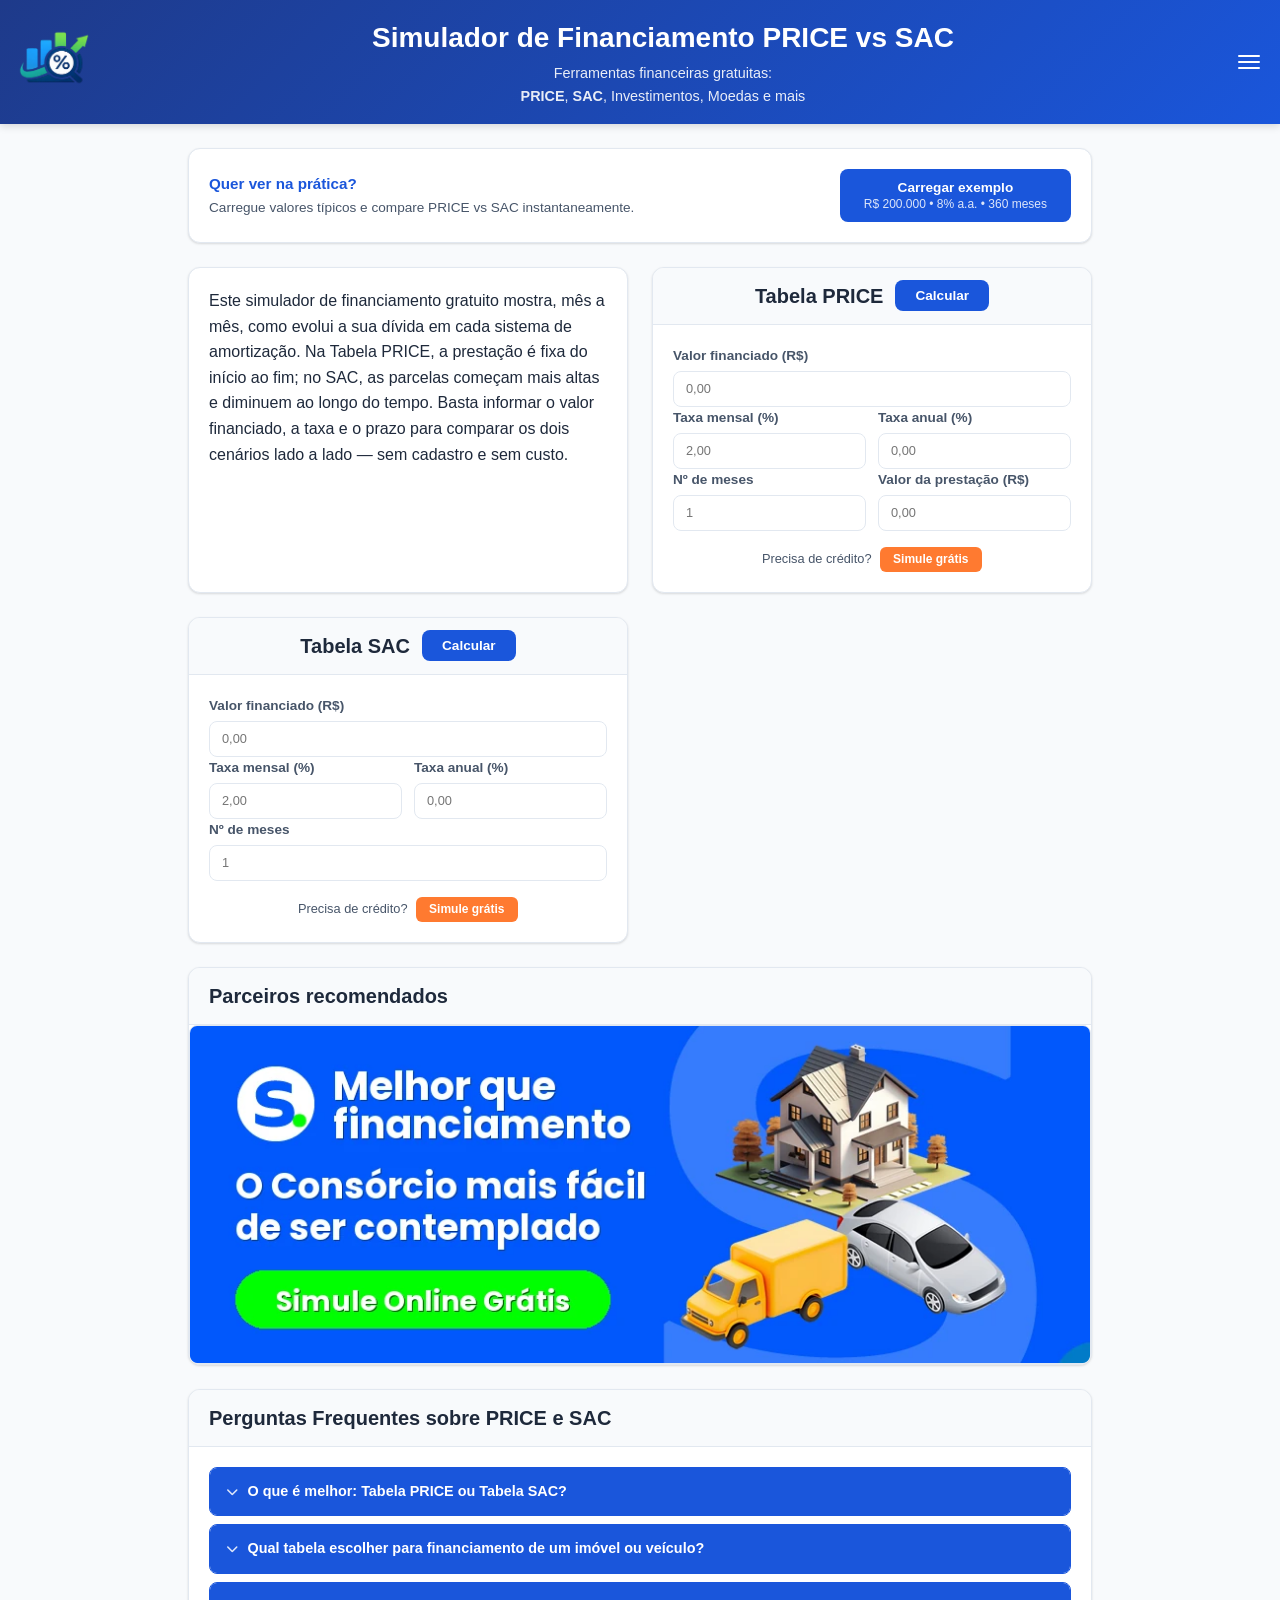
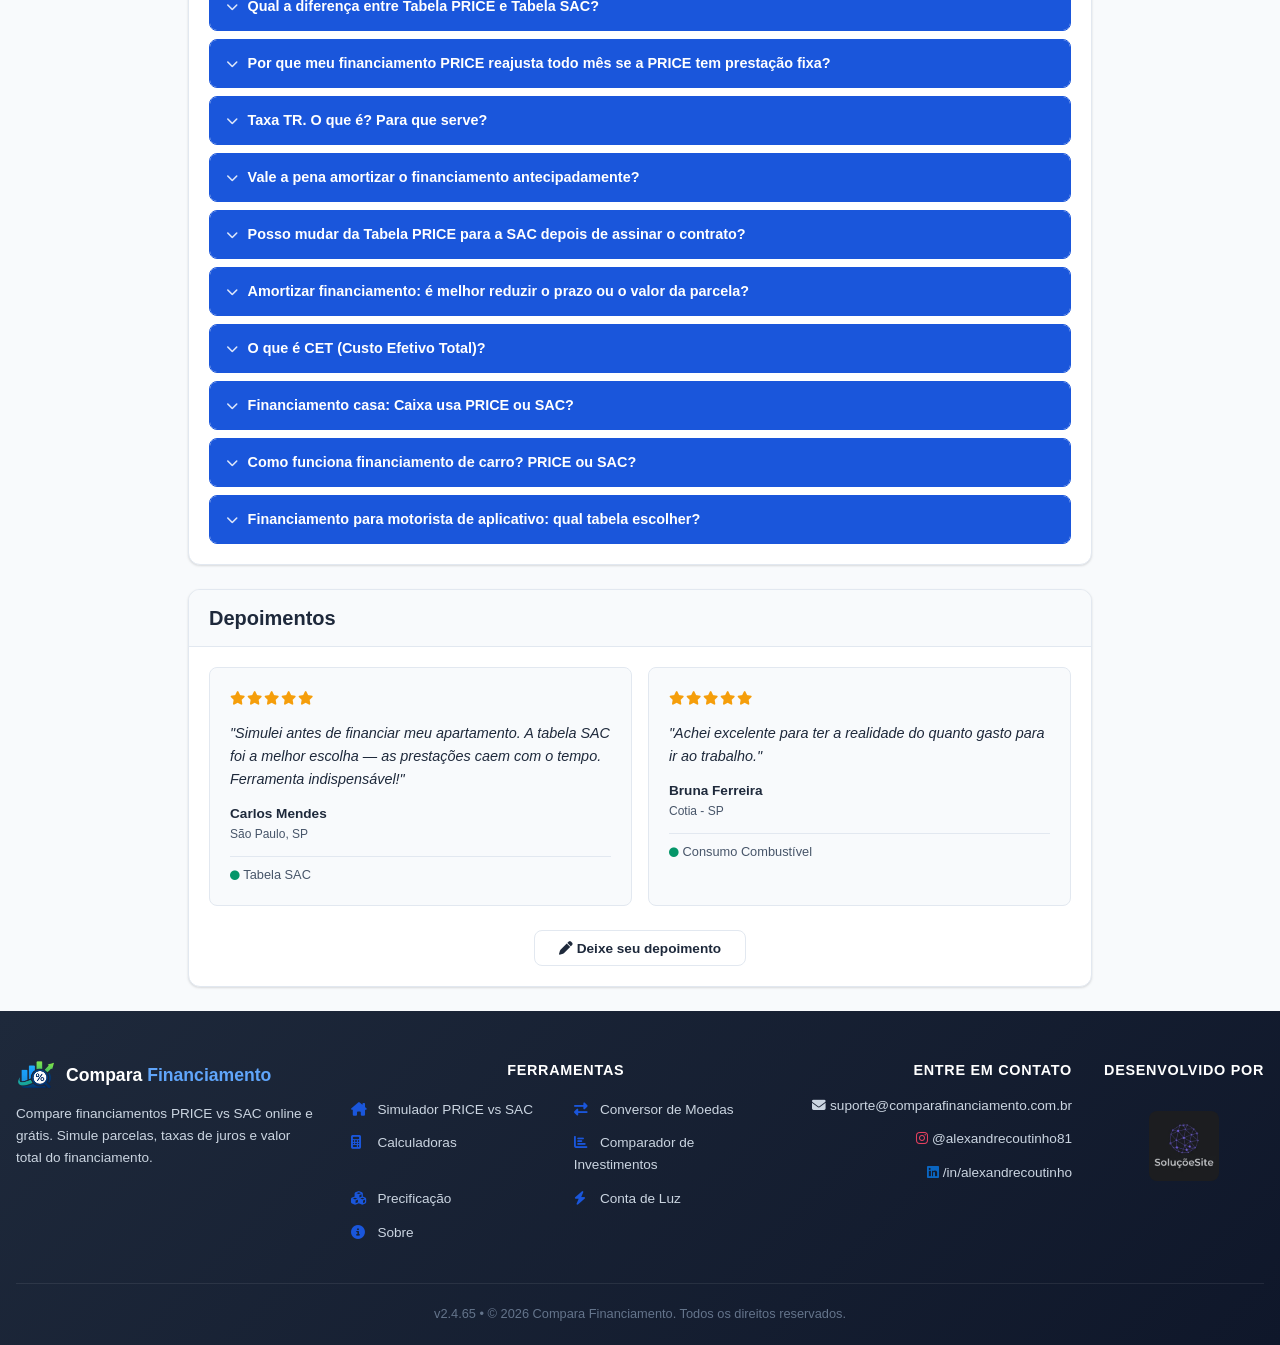
==== index.html @ 2ad738dc "feat(seo): otimiza home para simulador de financiamento" ====
<!DOCTYPE html>
<html lang="pt-BR">
<head>
  <meta charset="UTF-8">
  <meta name="viewport" content="width=device-width, initial-scale=1.0">
  <title>Simulador de Financiamento — PRICE vs SAC Grátis</title>
  <meta name="description" content="Simulador de financiamento gratuito. Compare Tabela PRICE vs SAC para casa (Caixa) ou carro. Calcule juros compostos, correção monetária, porcentagem e mais.">
  <meta name="keywords" content="simulador financiamento, calcular financiamento, Tabela PRICE, Tabela SAC, financiamento casa, financiamento carro, Caixa, simulador PRICE SAC, calculadora financeira">
  <meta name="robots" content="index, follow">
  <link rel="canonical" href="https://comparafinanciamento.com.br/">
  <link rel="icon" type="image/png" href="img/favicon-32x32.png">
  <link rel="manifest" href="img/site.webmanifest">

  <meta property="og:title" content="Simulador de Financiamento — PRICE vs SAC Grátis">
  <meta property="og:description" content="Simulador de financiamento gratuito. Compare Tabela PRICE vs SAC para casa (Caixa) ou carro. Calcule juros compostos, correção monetária, porcentagem e mais.">
  <meta property="og:url" content="https://comparafinanciamento.com.br/">
  <meta property="og:type" content="website">
  <meta property="og:locale" content="pt_BR">
  <meta property="og:image" content="https://comparafinanciamento.com.br/img/logo.png">
  <meta property="og:image:alt" content="Simulador de Financiamento PRICE vs SAC Grátis — Compara Financiamento">

  <meta name="twitter:card" content="summary">
  <meta name="twitter:title" content="Simulador de Financiamento — PRICE vs SAC Grátis">
  <meta name="twitter:description" content="Simulador de financiamento gratuito. Compare Tabela PRICE vs SAC para casa (Caixa) ou carro. Calcule juros compostos, correção monetária, porcentagem e mais.">

  <script type="application/ld+json">
  {
    "@context": "https://schema.org",
    "@type": "FAQPage",
    "mainEntity": [
      {
        "@type": "Question",
        "name": "O que é melhor: Tabela PRICE ou Tabela SAC?",
        "acceptedAnswer": {
          "@type": "Answer",
          "text": "Depende do seu perfil. A Tabela PRICE tem prestações fixas do início ao fim, ideal para quem planeja o orçamento com previsibilidade. A Tabela SAC começa com prestações mais altas que diminuem com o tempo, ideal para quem espera aumento de renda ou quer pagar menos juros totais. No final, a SAC quase sempre resulta em menos juros pagos."
        }
      },
      {
        "@type": "Question",
        "name": "Qual tabela escolher para financiamento de um imóvel ou veículo?",
        "acceptedAnswer": {
          "@type": "Answer",
          "text": "A maioria dos bancos brasileiros oferece a Tabela SAC como padrão para financiamento imobiliário, pois o saldo devedor cai mais rápido e os juros totais são menores. A Tabela PRICE é mais comum em financiamentos de veículos e crédito pessoal. Use o simulador para comparar os dois sistemas lado a lado com seus números reais."
        }
      },
      {
        "@type": "Question",
        "name": "Qual a diferença entre Tabela PRICE e Tabela SAC?",
        "acceptedAnswer": {
          "@type": "Answer",
          "text": "A diferença principal está na regra de amortização. Na PRICE, a prestação é fixa: você paga o mesmo valor todo mês, com uma parcela crescente de amortização e decrescente de juros. Na SAC, a amortização é fixa: você paga o mesmo valor de amortização todo mês, e os juros diminuem conforme o saldo cai, resultando em prestações decrescentes."
        }
      },
      {
        "@type": "Question",
        "name": "Vale a pena amortizar o financiamento antecipadamente?",
        "acceptedAnswer": {
          "@type": "Answer",
          "text": "Sim, vale a pena nos dois sistemas. Você pode usar FGTS, 13º salário ou qualquer valor extra para abater o saldo devedor. Por lei (Resolução CMN 4.292) o banco é obrigado a reduzir os juros proporcionalmente. O impacto é maior na SAC, pois o saldo devedor cai mais rápido desde o início. Na PRICE também compensa, mas o efeito é menor nos primeiros anos. Em ambos os casos você pode escolher entre diminuir o valor da parcela ou reduzir o prazo."
        }
      },
      {
        "@type": "Question",
        "name": "Posso mudar da Tabela PRICE para a SAC depois de assinar o contrato?",
        "acceptedAnswer": {
          "@type": "Answer",
          "text": "Não. O sistema de amortização é definido no contrato e não pode ser alterado depois da assinatura. Por isso é essencial simular os dois cenários antes de escolher. A única exceção é fazer a portabilidade de crédito para outro banco, que pode oferecer um novo contrato com o sistema de sua preferência."
        }
      },
      {
        "@type": "Question",
        "name": "Amortizar financiamento: é melhor reduzir o prazo ou o valor da parcela?",
        "acceptedAnswer": {
          "@type": "Answer",
          "text": "Reduzir o prazo mantém o valor da parcela e quita o financiamento mais cedo, economizando mais juros totais. Reduzir a parcela mantém o prazo original com valor mensal menor, liberando fluxo de caixa. Por lei (Resolução CMN 4.292) o banco é obrigado a oferecer as duas opções."
        }
      },
      {
        "@type": "Question",
        "name": "O que é CET (Custo Efetivo Total)?",
        "acceptedAnswer": {
          "@type": "Answer",
          "text": "CET é a sigla para Custo Efetivo Total. Ele representa o custo total de um financiamento ou empréstimo, incluindo não apenas a taxa de juros, mas também taxas administrativas, seguros, IOF e demais encargos cobrados pela instituição financeira. Diferente da taxa de juros isolada, o CET dá uma visão mais realista do quanto você vai pagar de fato. Por lei, os bancos são obrigados a informar o CET antes da contratação. Ao comparar financiamentos, o CET é mais importante que a taxa de juros isolada, pois duas propostas com a mesma taxa podem ter CETs diferentes devido a tarifas e seguros embutidos."
        }
      },
      {
        "@type": "Question",
        "name": "Financiamento casa: Caixa usa PRICE ou SAC?",
        "acceptedAnswer": {
          "@type": "Answer",
          "text": "A Caixa Econômica Federal, maior banco de financiamento imobiliário do Brasil, adota a Tabela SAC como padrão para seus contratos de financiamento da casa própria (SFH/SFI). A SAC é preferida porque o saldo devedor cai mais rapidamente e os juros totais são menores. A Caixa também oferece a Tabela PRICE em algumas linhas específicas, mas a SAC é a mais comum. Use o simulador para comparar os dois sistemas com seus números reais."
        }
      },
      {
        "@type": "Question",
        "name": "Como funciona financiamento de carro? PRICE ou SAC?",
        "acceptedAnswer": {
          "@type": "Answer",
          "text": "O financiamento de veículos no Brasil usa majoritariamente a Tabela PRICE, com prestações fixas mensais. O carro fica como garantia (alienação fiduciária) e a taxa de juros costuma ser pré-fixada. Bancos como C6, Santander, Itaú e Caixa oferecem essa modalidade. A PRICE é mais adequada para veículos porque o prazo é menor (12 a 60 meses) e a previsibilidade da parcela facilita o orçamento mensal. A Tabela SAC também é possível, mas menos comum nesse segmento."
        }
      },
      {
        "@type": "Question",
        "name": "Financiamento para motorista de aplicativo: qual tabela escolher?",
        "acceptedAnswer": {
          "@type": "Answer",
          "text": "Motoristas de aplicativo (Uber, 99, etc.) contam com linhas específicas de financiamento veicular com condições diferenciadas, como entrada reduzida e taxas competitivas. A Tabela PRICE é a mais indicada nesse caso, pois a renda variável mensal se beneficia da previsibilidade das parcelas fixas. Bancos como C6, Santander e Caixa oferecem linhas específicas para motoristas de aplicativo. Use o simulador do site para comparar cenários com seus números reais."
        }
      }
    ]
  }
  </script>

  <script type="application/ld+json">
  {
    "@context": "https://schema.org",
    "@type": "WebApplication",
    "name": "Compara Financiamento",
    "url": "https://comparafinanciamento.com.br/",
    "description": "Plataforma gratuita de ferramentas financeiras: simule PRICE vs SAC, converta moedas, calcule juros compostos, correção monetária, consumo de combustível, compare investimentos e precifique produtos.",
    "applicationCategory": "FinanceApplication",
    "applicationSubCategory": "Financial Calculator Suite",
    "operatingSystem": "Any",
    "browserRequirements": "Requires JavaScript",
    "inLanguage": "pt-BR",
    "featureList": [
      "Simulador Tabela PRICE vs SAC com gráfico interativo",
      "Conversor de moedas atualizado",
      "Calculadora de juros compostos",
      "Correção monetária",
      "Calculadora de porcentagem",
      "Consumo de combustível",
      "Conversor de unidades",
      "Comparador de investimentos",
      "Calculadora de precificação"
    ],
    "image": "https://comparafinanciamento.com.br/img/logo.png",
    "author": {
      "@type": "Organization",
      "name": "Compara Financiamento"
    },
    "offers": {
      "@type": "Offer",
      "price": "0",
      "priceCurrency": "BRL"
    },
    "potentialAction": {
      "@type": "UseAction",
      "target": {
        "@type": "EntryPoint",
        "urlTemplate": "https://comparafinanciamento.com.br/",
        "actionPlatform": [
          "http://schema.org/DesktopWebPlatform",
          "http://schema.org/MobileWebPlatform"
        ]
      },
      "expects": {
        "@type": "PropertyValue",
        "name": "financial inputs",
        "description": "Forneça os dados financeiros (valor, taxa, prazo, moeda, etc.) para utilizar as ferramentas da plataforma."
      }
    }
  }
  </script>
  <link rel="stylesheet" href="https://cdnjs.cloudflare.com/ajax/libs/font-awesome/6.5.1/css/all.min.css">
  <link rel="stylesheet" href="css/styles.min.css">
</head>
<body>
  <a href="#main-content" class="skip-link">Pular para o conteúdo</a>
  <header>
    <div class="header__content">
      <div class="header__brand">
        <a href="/" aria-label="Página inicial"><img src="img/logo.webp" alt="Compara Financiamento" class="header__logo" width="316" height="250" fetchpriority="high"></a>
        <div class="header__brand-text">
          <h1>Simulador de Financiamento PRICE vs SAC</h1>
          <p>Ferramentas financeiras gratuitas:<br class="mobile-break"> <strong>PRICE</strong>, <strong>SAC</strong>, Investimentos, Moedas e mais</p>
        </div>
      </div>
      <button class="header__hamburger" id="btn-hamburger" aria-label="Menu" aria-expanded="false">
        <span></span><span></span><span></span>
      </button>
      <nav class="header__nav" id="header-nav">
        <a href="sobre">Sobre</a>
        <a href="#price">Price e Sac</a>
        <a href="conversor-moedas">Conversor Moeda</a>
        <a href="calculadoras#taxa">Conversor de taxa de juros</a>
        <a href="calculadoras#correcao">Correção monetária</a>
        <a href="calculadoras#porcentagem">Porcentagem</a>
        <a href="calculadoras#juros-compostos">Juros compostos</a>
        <a href="calculadoras#consumo">Consumo de combustível</a>
        <a href="calculadoras#unidades">Conversor de unidades</a>
        <a href="calculadora-precificacao">Precificação</a>
        <a href="calculadora-conta-de-luz">Conta de Luz</a>
        <a href="comparador-investimentos">Investimentos</a>
        <a href="#depoimentos">Depoimentos</a>
      </nav>
    </div>
  </header>

  <main id="main-content">
    <div class="card card-visao-rapida">
      <div class="card-body card-visao-rapida__body">
        <div class="card-visao-rapida__texto">
          <strong>Quer ver na prática?</strong>
          <span>Carregue valores típicos e compare PRICE vs SAC instantaneamente.</span>
        </div>
        <button class="btn-visao-rapida" id="btn-visao-rapida">
          Carregar exemplo <small>R$ 200.000 • 8% a.a. • 360 meses</small>
        </button>
      </div>
    </div>

    <!-- Introdução -->
    <section class="card" aria-label="Sobre o simulador">
      <div class="card-body">
        <p>Este simulador de financiamento gratuito mostra, mês a mês, como evolui a sua dívida em cada sistema de amortização. Na Tabela PRICE, a prestação é fixa do início ao fim; no SAC, as parcelas começam mais altas e diminuem ao longo do tempo. Basta informar o valor financiado, a taxa e o prazo para comparar os dois cenários lado a lado — sem cadastro e sem custo.</p>
      </div>
    </section>

    <!-- Tabela PRICE -->
    <div class="card" id="price" data-cenario="price">
      <div class="card-header">
        <div class="card-header__inner">
          <h2>Tabela PRICE</h2>
          <button class="btn-calcular">Calcular</button>
        </div>
      </div>
      <div class="card-body">
        <div class="campo">
          <label for="price-pv">Valor financiado (R$)</label>
          <input type="text" id="price-pv" class="moeda" placeholder="0,00" inputmode="decimal">
        </div>
        <div class="rate-row">
          <div class="campo">
            <label for="price-i">Taxa mensal (%)</label>
            <input type="text" id="price-i" class="porcentagem" placeholder="2,00" inputmode="decimal">
          </div>
          <div class="campo">
            <label for="price-i-anual">Taxa anual (%)</label>
            <input type="text" id="price-i-anual" class="porcentagem" placeholder="0,00" inputmode="decimal">
          </div>
        </div>
        <div class="rate-row">
          <div class="campo">
            <label for="price-n">Nº de meses</label>
            <input type="text" id="price-n" class="numero" placeholder="1" inputmode="numeric">
          </div>
          <div class="campo">
            <label for="price-pmt">Valor da prestação (R$)</label>
            <input type="text" id="price-pmt" class="moeda" placeholder="0,00" inputmode="decimal">
          </div>
        </div>

        <div class="sticky-summary" id="resumo-price" aria-live="polite" hidden></div>
        <div class="resultado" id="resultado-price" aria-live="polite" hidden>
          <div class="tabela-wrapper">
            <table id="tabela-price"></table>
          </div>
          <div class="acoes">
            <button class="btn-pdf">PDF</button>
            <button class="btn-copiar">Copiar tabela</button>
          </div>
        </div>
        <div class="card-banner">
          <span class="card-banner__texto">Precisa de crédito?</span>
          <button class="card-banner__btn btn-lead" data-cenario="price">Simule grátis</button>
        </div>
      </div>
    </div>

    <!-- Tabela SAC -->
    <div class="card" id="sac" data-cenario="sac">
      <div class="card-header">
        <div class="card-header__inner">
          <h2>Tabela SAC</h2>
          <button class="btn-calcular">Calcular</button>
        </div>
      </div>
      <div class="card-body">
        <div class="campo">
          <label for="sac-pv">Valor financiado (R$)</label>
          <input type="text" id="sac-pv" class="moeda" placeholder="0,00" inputmode="decimal">
        </div>
        <div class="rate-row">
          <div class="campo">
            <label for="sac-i">Taxa mensal (%)</label>
            <input type="text" id="sac-i" class="porcentagem" placeholder="2,00" inputmode="decimal">
          </div>
          <div class="campo">
            <label for="sac-i-anual">Taxa anual (%)</label>
            <input type="text" id="sac-i-anual" class="porcentagem" placeholder="0,00" inputmode="decimal">
          </div>
        </div>
        <div class="campo">
          <label for="sac-n">Nº de meses</label>
          <input type="text" id="sac-n" class="numero" placeholder="1" inputmode="numeric">
        </div>

        <div class="sticky-summary" id="resumo-sac" aria-live="polite" hidden></div>
        <div class="resultado" id="resultado-sac" aria-live="polite" hidden>
          <div class="tabela-wrapper">
            <table id="tabela-sac"></table>
          </div>
          <div class="acoes">
            <button class="btn-pdf">PDF</button>
            <button class="btn-copiar">Copiar tabela</button>
          </div>
        </div>
        <div class="card-banner">
          <span class="card-banner__texto">Precisa de crédito?</span>
          <button class="card-banner__btn btn-lead" data-cenario="sac">Simule grátis</button>
        </div>
      </div>
    </div>
    <!-- Comparativo -->
    <div class="card card-comparativo" id="card-comparativo" hidden>
      <div class="card-header">
        <h2>Comparativo Tabela PRICE × Tabela SAC</h2>
      </div>
      <div class="card-body">
        <div class="grafico-wrapper grafico-wrapper--comparativo">
          <canvas id="grafico-comparativo"></canvas>
        </div>
      </div>
    </div>
  <!-- Parceiros recomendados -->
  <section class="card card-parceiros" id="parceiros-recomendados" aria-labelledby="parceiros-title" hidden>
    <div class="card-header">
      <h2 id="parceiros-title">Parceiros recomendados</h2>
    </div>
    <div class="card-body">
      <div class="parceiros-grid" id="parceiros-grid"></div>
    </div>
  </section>
  <!-- FAQ -->
  <section class="card card-faq" id="faq" aria-label="Perguntas frequentes sobre Tabela PRICE e SAC">
    <div class="card-header">
      <h2>Perguntas Frequentes sobre PRICE e SAC</h2>
    </div>
    <div class="card-body faq-list">
      <details class="faq-item" name="faq">
        <summary>O que é melhor: Tabela PRICE ou Tabela SAC?</summary>
        <p>Depende do seu perfil. A Tabela <strong style="color:#1a56db">PRICE</strong> tem prestações fixas do início ao fim — ideal para quem planeja o orçamento com previsibilidade. A Tabela <strong style="color:#059669">SAC</strong> começa com prestações mais altas, que diminuem com o tempo — ideal para quem espera aumento de renda ou quer pagar menos juros totais. No final, a <strong style="color:#059669">SAC</strong> quase sempre resulta em menos juros pagos.</p>
      </details>
      <details class="faq-item" name="faq">
        <summary>Qual tabela escolher para financiamento de um imóvel ou veículo?</summary>
        <p>A maioria dos bancos brasileiros oferece a Tabela <strong style="color:#059669">SAC</strong> como padrão para financiamento imobiliário, pois o saldo devedor cai mais rápido e os juros totais são menores. A Tabela <strong style="color:#1a56db">PRICE</strong> é mais comum em financiamentos de veículos e crédito pessoal. Use o simulador acima para comparar os dois sistemas lado a lado com seus números reais.</p>
      </details>
      <details class="faq-item" name="faq">
        <summary>Qual a diferença entre Tabela PRICE e Tabela SAC?</summary>
        <p>A diferença principal está na regra de amortização. Na <strong style="color:#1a56db">PRICE</strong>, a prestação é fixa: você paga o mesmo valor todo mês, com uma parcela crescente de amortização e decrescente de juros. Na <strong style="color:#059669">SAC</strong>, a amortização é fixa: você paga o mesmo valor de amortização todo mês, e os juros diminuem conforme o saldo cai — resultando em prestações decrescentes.</p>
      </details>
      <details class="faq-item" name="faq">
        <summary>Por que meu financiamento PRICE reajusta todo mês se a PRICE tem prestação fixa?</summary>
        <p>A Tabela PRICE clássica tem prestação fixa porque a taxa de juros é congelada no contrato. Muitos contratos, porém, usam a <strong style="color:#1a56db">fórmula PRICE</strong> apenas para calcular a amortização, mas a taxa de juros é reajustada periodicamente (por indexador ou negociação). A cada reajuste, uma nova tabela é recalculada com o saldo devedor atual e a nova taxa — gerando uma parcela diferente. Atenção: essa prática é comum em <strong>crédito consignado, CDC e financiamento de veículos</strong>. Em financiamento <strong>imobiliário</strong> (SFH/SFI) o padrão é SAC com taxa fixa ou PRICE com juros fixos — o reajuste periódico da taxa é raro.</p>
      </details>
      <details class="faq-item" name="faq">
        <summary>Taxa TR. O que é? Para que serve?</summary>
        <p>A Taxa Referencial (TR) é uma taxa de juros de referência calculada diariamente pelo Banco Central do Brasil. A regra é, sempre que a taxa Selic ficar abaixo de 8,5% ao ano, o cálculo oficial da TR resultará em zero. A TR serve principalmente para atualizar e corrigir os valores de contratos de longo prazo.</p>
      </details>
      <details class="faq-item" name="faq">
        <summary>Vale a pena amortizar o financiamento antecipadamente?</summary>
        <p>Sim, vale a pena nos dois sistemas. Você pode usar FGTS, 13º salário ou qualquer valor extra para abater o saldo devedor — e por lei (Resolução CMN 4.292) o banco é obrigado a reduzir os juros proporcionalmente. O impacto é maior na <strong style="color:#059669">SAC</strong>, pois o saldo devedor cai mais rápido desde o início, potencializando a economia de juros futuros. Na <strong style="color:#1a56db">PRICE</strong> também compensa, mas o efeito é menor nos primeiros anos porque a amortização do principal é mais lenta. Em ambos os casos você pode escolher entre diminuir o valor da parcela ou reduzir o prazo do financiamento.</p>
      </details>
      <details class="faq-item" name="faq">
        <summary>Posso mudar da Tabela PRICE para a SAC depois de assinar o contrato?</summary>
        <p>Não. O sistema de amortização é definido no contrato e não pode ser alterado depois da assinatura. Por isso é essencial simular os dois cenários antes de escolher. A única exceção é fazer a portabilidade de crédito para outro banco, que pode oferecer um novo contrato com o sistema de sua preferência.</p>
      </details>
      <details class="faq-item" name="faq">
        <summary>Amortizar financiamento: é melhor reduzir o prazo ou o valor da parcela?</summary>
        <p><strong>Reduzir o prazo</strong> — você mantém o valor da parcela e quita o financiamento mais cedo. É a opção que mais economiza juros totais, pois o saldo devedor é abatido em menos tempo.</p>
        <p><strong>Reduzir a parcela</strong> — você mantém o prazo original, mas o valor mensal diminui. A economia de juros é menor, mas libera fluxo de caixa no orçamento.</p>
        <p>Por lei (Resolução CMN 4.292) o banco é obrigado a oferecer as duas opções. Use o simulador acima para comparar os dois cenários com seus números reais.</p>
      </details>
      <details class="faq-item" name="faq">
        <summary>O que é CET (Custo Efetivo Total)?</summary>
        <p><strong>CET</strong> é a sigla para <strong>Custo Efetivo Total</strong>. Ele representa o custo total de um financiamento ou empréstimo, incluindo não apenas a taxa de juros, mas também taxas administrativas, seguros, IOF e demais encargos cobrados pela instituição financeira.</p>
        <p>Diferente da taxa de juros isolada, o CET dá uma visão mais realista do quanto você vai pagar de fato. Por lei, os bancos são obrigados a informar o CET antes da contratação.</p>
        <p>Ao comparar financiamentos, o CET é mais importante que a taxa de juros isolada, pois duas propostas com a mesma taxa podem ter CETs diferentes devido a tarifas e seguros embutidos.</p>
      </details>
      <details class="faq-item" name="faq">
        <summary>Financiamento casa: Caixa usa PRICE ou SAC?</summary>
        <p>A <strong>Caixa Econômica Federal</strong>, maior banco de financiamento imobiliário do Brasil, adota a <strong>Tabela SAC</strong> como padrão para seus contratos de financiamento da casa própria (SFH/SFI). A SAC é preferida porque o saldo devedor cai mais rapidamente e os juros totais são menores.</p>
        <p>A Caixa também oferece a <strong>Tabela PRICE</strong> em algumas linhas específicas, mas a SAC é a mais comum. Use o <a href="/">simulador</a> para comparar os dois sistemas com seus números reais antes de contratar.</p>
      </details>
      <details class="faq-item" name="faq">
        <summary>Como funciona financiamento de carro? PRICE ou SAC?</summary>
        <p>O financiamento de veículos no Brasil usa majoritariamente a <strong>Tabela PRICE</strong>, com prestações fixas mensais. O carro fica como garantia (alienação fiduciária) e a taxa de juros costuma ser pré-fixada. Bancos como <strong>C6</strong>, <strong>Santander</strong>, <strong>Itaú</strong> e <strong>Caixa</strong> oferecem essa modalidade.</p>
        <p>A PRICE é mais adequada para veículos porque o prazo é menor (12 a 60 meses) e a previsibilidade da parcela facilita o orçamento mensal. A <strong>Tabela SAC</strong> também é possível, mas menos comum nesse segmento.</p>
      </details>
      <details class="faq-item" name="faq">
        <summary>Financiamento para motorista de aplicativo: qual tabela escolher?</summary>
        <p>Motoristas de aplicativo (Uber, 99, etc.) contam com linhas específicas de financiamento veicular com condições diferenciadas, como <strong>entrada reduzida</strong> e taxas competitivas. A <strong>Tabela PRICE</strong> é a mais indicada nesse caso, pois a renda variável mensal se beneficia da previsibilidade das parcelas fixas.</p>
        <p>Bancos como <strong>C6</strong>, <strong>Santander</strong> e <strong>Caixa</strong> oferecem linhas específicas para motoristas de aplicativo. Use o <a href="/">simulador</a> para comparar cenários com seus números reais.</p>
      </details>
    </div>
  </section>

  <!-- Depoimentos -->
  <section class="card card-depoimentos" id="depoimentos" aria-label="Depoimentos">
    <div class="card-header">
      <h2>Depoimentos</h2>
    </div>
    <div class="card-body">
      <div class="depoimentos-grid" id="depoimentos-grid">
        <div class="depoimento-card">
          <div class="depoimento__stars"><i class="fas fa-star"></i><i class="fas fa-star"></i><i class="fas fa-star"></i><i class="fas fa-star"></i><i class="fas fa-star"></i></div>
          <blockquote class="depoimento__texto">"Simulei antes de financiar meu apartamento. A tabela SAC foi a melhor escolha — as prestações caem com o tempo. Ferramenta indispensável!"</blockquote>
          <div class="depoimento__autor"><strong>Carlos Mendes</strong><span>São Paulo, SP</span></div>
          <div class="depoimento__economia"><i class="fas fa-circle" style="color:#059669"></i> Tabela SAC</div>
        </div>
        <div class="depoimento-card">
          <div class="depoimento__stars"><i class="fas fa-star"></i><i class="fas fa-star"></i><i class="fas fa-star"></i><i class="fas fa-star"></i><i class="fas fa-star"></i></div>
          <blockquote class="depoimento__texto">"Achei excelente para ter a realidade do quanto gasto para ir ao trabalho."</blockquote>
          <div class="depoimento__autor"><strong>Bruna Ferreira</strong><span>Cotia - SP</span></div>
          <div class="depoimento__economia"><i class="fas fa-circle" style="color:#059669"></i> Consumo Combustível</div>
        </div>
      </div>
      <div class="depoimentos-cta">
        <button class="btn-depoimento" id="btn-abrir-depoimento"><i class="fas fa-pen"></i> Deixe seu depoimento</button>
      </div>
    </div>
  </section>
  </main>

  <!-- Modal depoimento -->
  <div class="modal-overlay" id="modal-depoimento" hidden>
    <div class="modal">
      <button class="modal__close" id="btn-fechar-depoimento" aria-label="Fechar">&times;</button>
      <h3>Deixe seu depoimento</h3>
      <p class="modal__sub">Compartilhe sua experiência conosco.</p>
      <form id="form-depoimento">
        <label>
          Avaliação
          <div class="star-rating" id="star-rating">
            <i class="fas fa-star" data-value="1"></i>
            <i class="fas fa-star" data-value="2"></i>
            <i class="fas fa-star" data-value="3"></i>
            <i class="fas fa-star" data-value="4"></i>
            <i class="fas fa-star" data-value="5"></i>
          </div>
          <input type="hidden" name="estrelas" id="dep-estrelas" value="5">
        </label>
        <label for="dep-nome">Nome *<input type="text" id="dep-nome" name="nome" required></label>
        <label for="dep-cidade">Cidade <input type="text" id="dep-cidade" name="cidade" placeholder="Ex: São Paulo, SP"></label>
        <label for="dep-sistema">Sistema utilizado
          <select id="dep-sistema" name="sistema">
            <option value="">Selecione</option>
            <option value="PRICE">Price</option>
            <option value="SAC">Sac</option>
            <option value="Conversor Moeda">Conversor Moeda</option>
            <option value="Conversor Taxa Juros">Conversor Taxa Juros</option>
            <option value="Correção Monetária">Correção Monetária</option>
            <option value="Porcentagem">Porcentagem</option>
            <option value="Juros Compostos">Juros Compostos</option>
            <option value="Consumo Combustível">Consumo Combustível</option>
            <option value="Conversor Unidades">Conversor Unidades</option>
            <option value="Investimentos">Investimentos</option>
            <option value="Precificação">Precificação</option>
            <option value="Conta de Luz">Conta de Luz</option>
          </select>
        </label>
        <label for="dep-mensagem">Seu depoimento *<textarea id="dep-mensagem" name="mensagem" rows="4" required placeholder="Conte como o simulador ajudou você..."></textarea></label>
        <button type="submit" class="modal__submit">Enviar depoimento</button>
        <p class="lgpd-notice">Seu depoimento poderá aparecer no site após moderação.</p>
      </form>
    </div>
  </div>

  <!-- Lead form modal -->
  <div class="modal-overlay" id="modal-lead" hidden>
    <div class="modal">
      <button class="modal__close" id="btn-fechar-lead" aria-label="Fechar">&times;</button>
      <h3>Simular Grátis</h3>
      <p class="modal__sub">Preencha seus dados que entraremos em contato.</p>
      <form id="form-lead">
        <label for="lead-nome">Nome *<input type="text" id="lead-nome" name="nome" required></label>
        <label for="lead-telefone">Telefone (WhatsApp) *<input type="tel" id="lead-telefone" name="telefone" required></label>
        <label for="lead-tipo">Tipo
          <select id="lead-tipo" name="tipo">
            <option value="">Selecione</option>
            <option value="Casa">Casa</option>
            <option value="Terreno">Terreno</option>
            <option value="Carro">Carro</option>
            <option value="Moto">Moto</option>
            <option value="Crédito Pessoal">Crédito Pessoal</option>
            <option value="Outro">Outro</option>
          </select>
        </label>
        <label for="lead-valor">Valor desejado <input type="text" id="lead-valor" name="valor" placeholder="R$ 0,00"></label>
        <label for="lead-mensagem">Mensagem (opcional)<textarea id="lead-mensagem" name="mensagem" rows="3"></textarea></label>
        <button type="submit" class="modal__submit">Enviar</button>
        <p class="lgpd-notice">Seus dados estão protegidos conforme a Lei Geral de Proteção de Dados (LGPD) e serão usados apenas para esta simulação.</p>
      </form>
    </div>
  </div>

  <footer class="footer">
    <div class="footer__content">
      <div class="footer__brand">
        <div class="footer__logo">
          <img src="img/logo.webp" alt="Compara Financiamento" class="footer__logo-img" width="316" height="250" loading="lazy">
          <span>Compara <span>Financiamento</span></span>
        </div>
        <p class="footer__desc">Compare financiamentos PRICE vs SAC online e grátis. Simule parcelas, taxas de juros e valor total do financiamento.</p>
      </div>
      <div class="footer__info">
        <h4>FERRAMENTAS</h4>
        <ul>
          <li><a href="/" style="color:#cbd5e1;text-decoration:none"><i class="fas fa-house-chimney"></i> Simulador PRICE vs SAC</a></li>
          <li><a href="conversor-moedas" style="color:#cbd5e1;text-decoration:none"><i class="fas fa-exchange-alt"></i> Conversor de Moedas</a></li>
          <li><a href="calculadoras" style="color:#cbd5e1;text-decoration:none"><i class="fas fa-calculator"></i> Calculadoras</a></li>
          <li><a href="comparador-investimentos" style="color:#cbd5e1;text-decoration:none"><i class="fas fa-chart-bar"></i> Comparador de Investimentos</a></li>
          <li><a href="calculadora-precificacao" style="color:#cbd5e1;text-decoration:none"><i class="fas fa-cubes"></i> Precificação</a></li>
          <li><a href="calculadora-conta-de-luz" style="color:#cbd5e1;text-decoration:none"><i class="fas fa-bolt"></i> Conta de Luz</a></li>
          <li><a href="sobre" style="color:#cbd5e1;text-decoration:none"><i class="fas fa-info-circle"></i> Sobre</a></li>
        </ul>
      </div>
      <div class="footer__afiliado">
        <h4>ENTRE EM CONTATO</h4>
        <p class="footer__email"><a href="mailto:suporte@comparafinanciamento.com.br" data-cfemail="false"><i class="fas fa-envelope"></i> suporte@comparafinanciamento.com.br</a></p>
        <p class="footer__email"><a href="https://www.instagram.com/alexandrecoutinho81/" target="_blank" rel="noopener noreferrer"><i class="fab fa-instagram"></i> @alexandrecoutinho81</a></p>
        <p class="footer__email"><a href="https://www.linkedin.com/in/alexandrecoutinho/" target="_blank" rel="noopener noreferrer"><i class="fab fa-linkedin"></i> /in/alexandrecoutinho</a></p>
      </div>
      <div class="footer__dev">
        <h4>Desenvolvido por</h4>
        <a href="https://solucoesite.com.br/" target="_blank" rel="noopener noreferrer">
          <img src="img/Preview.webp" alt="SoluçõeSite" class="footer__dev-logo" width="200" height="200" loading="lazy">
        </a>
      </div>
    </div>
    <div class="footer__bottom">
      <p>v2.4.65 • &copy; 2026 Compara Financiamento. Todos os direitos reservados.</p>
    </div>
  </footer>

  <script src="js/utils.min.js" defer></script>
  <script src="js/partners.config.js" defer></script>
  <script src="js/partners.min.js" defer></script>
  <script src="js/script.min.js" defer></script>
</body>
</html>
---- css/styles.min.css ----
:root{--primary:#1a56db;--primary-light:#e8effd;--price-color:#1a56db;--sac-color:#059669;--bg:#f8fafc;--bg-alt:#f1f5f9;--card-bg:#ffffff;--text:#1e293b;--text-secondary:#475569;--border:#e2e8f0;--radius:12px;--shadow:0 1px 3px rgba(0,0,0,0.08),0 1px 2px rgba(0,0,0,0.06);--shadow-lg:0 4px 6px rgba(0,0,0,0.07),0 10px 15px rgba(0,0,0,0.05);--font:-apple-system,BlinkMacSystemFont,'Segoe UI',Roboto,sans-serif}*,*::before,*::after{box-sizing:border-box;margin:0;padding:0}body{font-family:var(--font);background:var(--bg);color:var(--text);line-height:1.6;min-height:100vh;display:flex;flex-direction:column}.skip-link{position:absolute;top:-9999px;left:0;z-index:1000;padding:0.5rem 1rem;background:#fff;color:var(--primary);font-weight:700;font-size:0.9rem;text-decoration:none}.skip-link:focus{top:0;outline:3px solid var(--primary)}header{padding:1rem 1rem;background:linear-gradient(135deg,#1e3a8a,#1a56db);color:#fff;position:sticky;top:0;z-index:100;box-shadow:0 2px 8px rgba(0,0,0,0.15)}.header__content{max-width:1500px;margin:0 auto;display:grid;grid-template-columns:auto 1fr auto;grid-template-rows:auto;gap:0.5rem 1rem;align-items:center}.header__brand{display:contents}.header__logo{grid-column:1;grid-row:1;height:60px;width:auto}.header__brand-text{grid-column:2;grid-row:1;text-align:center;display:block;align-self:center;overflow:hidden}.header__brand h1{font-size:1.75rem;margin-bottom:0.1rem}.mobile-break{display:inline}.header__brand p{font-size:0.9rem;opacity:0.9}main{flex:1;max-width:1500px;margin:0 auto;padding:1.5rem 1rem;width:100%;display:grid;grid-template-columns:minmax(0,440px);justify-content:center;gap:1.5rem}@media (min-width:992px){main{grid-template-columns:minmax(0,440px) minmax(0,440px)}}.card-comparativo{grid-column:1 / -1}.card-visao-rapida{grid-column:1 / -1;background:linear-gradient(135deg,#e8effd,#f0fdf4);border:1.5px solid #c7d2fe}.card-visao-rapida__body{display:flex;align-items:center;justify-content:space-between;gap:1rem;flex-wrap:wrap}.card-visao-rapida__texto{font-size:0.95rem;line-height:1.5}.card-visao-rapida__texto strong{color:var(--primary);display:block}.card-visao-rapida__texto span{color:var(--text-secondary);font-size:0.85rem}.btn-visao-rapida{padding:0.6rem 1.5rem;border:none;border-radius:8px;background:var(--primary);color:#fff;font-size:0.85rem;font-weight:700;cursor:pointer;transition:background 0.2s,transform 0.1s;white-space:nowrap;line-height:1.3}.btn-visao-rapida:hover{background:#1e40af;transform:scale(1.03)}.btn-visao-rapida small{display:block;font-weight:400;font-size:0.75rem;opacity:0.85}.grafico-wrapper--comparativo{height:300px}.card{background:var(--card-bg);border-radius:var(--radius);box-shadow:var(--shadow);border:1px solid var(--border);overflow:hidden;transition:box-shadow 0.2s}.card:hover{box-shadow:var(--shadow-lg)}.card-header{padding:0.75rem 1.25rem;background:var(--bg);border-bottom:1px solid var(--border)}.card-header__inner{display:flex;justify-content:center;align-items:center;gap:0.75rem}.card-header h2{font-size:1.25rem;font-weight:800}.card-body{padding:1.25rem}.campo{min-width:0}.campo label{display:block;font-size:0.85rem;font-weight:600;color:var(--text-secondary);margin-bottom:0.25rem}.campo input{width:100%;padding:0.6rem 0.75rem;border:1.5px solid var(--border);border-radius:8px;font-size:0.8rem;font-family:var(--font);color:var(--text);background:#fff;transition:border-color 0.2s;outline:none}.campo input::placeholder{font-size:0.8rem}.campo input:focus{border-color:var(--primary);box-shadow:0 0 0 3px rgba(26,86,219,0.12)}.rate-row{display:flex;gap:0.75rem}.rate-row .campo{flex:1}.btn-calcular{padding:0.5rem 1.25rem;border:none;border-radius:8px;background:var(--primary);color:#fff;font-size:0.85rem;font-weight:700;cursor:pointer;transition:background 0.2s,transform 0.1s}.btn-calcular:hover{background:#1e40af}.btn-calcular:active{transform:scale(0.97)}.resultado{margin-top:1rem}.resultado[hidden]{display:none}.sticky-summary{position:sticky;top:0;z-index:10;background:var(--card-bg);padding:1rem 0 0;display:grid;grid-template-columns:repeat(3,1fr);gap:0.5rem}.sticky-summary[hidden]{display:none}.resumo{display:grid;grid-template-columns:repeat(3,1fr);gap:0.5rem;margin-bottom:0.75rem}.resumo-item{background:var(--bg);padding:0.6rem 0.5rem;border-radius:6px;text-align:center}.resumo-item .rotulo{display:block;font-size:0.7rem;color:var(--text-secondary);text-transform:uppercase;letter-spacing:0.04em}.resumo-item .valor{display:block;font-size:1rem;font-weight:700;margin-top:0.15rem}.resumo-item .valor.destaque{color:var(--primary)}.grafico-wrapper{position:relative;height:220px;margin-bottom:0.75rem}.tabela-wrapper{overflow:auto;-webkit-overflow-scrolling:touch;border:1px solid var(--border);border-radius:8px;max-height:420px}table{width:100%;border-collapse:collapse;font-size:0.78rem;white-space:nowrap}th,td{padding:0.4rem 0.5rem;text-align:right;border-bottom:1px solid var(--border)}th{background:var(--bg);font-weight:600;font-size:0.7rem;color:var(--text-secondary);text-transform:uppercase;letter-spacing:0.03em;position:sticky;top:0}td:first-child,th:first-child{text-align:center}tr:last-child td{border-bottom:none}tr:hover td{background:#f1f5f9}.acoes{display:flex;gap:0.75rem;flex-wrap:wrap;margin-top:1rem}.btn-pdf,.btn-copiar{padding:0.5rem 1rem;border:1.5px solid var(--border);border-radius:8px;background:#fff;font-size:0.85rem;font-weight:600;color:var(--text);cursor:pointer;transition:all 0.2s}.btn-pdf:hover,.btn-copiar:hover{border-color:var(--primary);background:var(--primary-light);color:var(--primary)}footer{margin-top:auto}.footer{background:linear-gradient(135deg,#1e293b,#0f172a);color:#cbd5e1;padding:3rem 1rem 0}.footer__content{max-width:1500px;margin:0 auto;display:grid;grid-template-columns:1fr;gap:2rem}@media (min-width:768px){.footer__content{grid-template-columns:auto minmax(300px,440px) auto auto}.footer__brand{justify-self:start;text-align:left}.footer__brand .footer__logo{justify-content:flex-start}.footer__desc{text-align:left}}@media (min-width:768px){.footer__dev{display:flex;flex-direction:column;align-items:flex-end;text-align:right;justify-self:end}}.footer__logo{display:flex;align-items:center;gap:0.6rem;font-size:1.1rem;font-weight:700;color:#fff;margin-bottom:0.75rem}.footer__logo-img{height:32px;width:auto}.footer__logo span span{color:#60a5fa}.footer__desc{font-size:0.85rem;line-height:1.6;max-width:360px}.footer__email{font-size:0.85rem}.footer__email:first-of-type{margin-top:-1rem}.footer__email a{color:#cbd5e1;text-decoration:none;transition:color 0.2s}.footer__email a:hover{color:#fff;text-decoration:underline}.footer h4{color:#fff;font-size:0.9rem;font-weight:700;text-transform:uppercase;letter-spacing:0.05em;margin-bottom:1rem}.footer__info li{margin-bottom:0.5rem;font-size:0.85rem}.footer__dev{display:flex;flex-direction:column;align-items:center;gap:0.75rem;text-align:center}.footer__dev-logo{height:70px;width:auto;border-radius:8px;opacity:0.85;transition:opacity 0.2s}.footer__dev-logo:hover{opacity:1}.footer__dev a{display:block}.footer__afiliado{display:flex;flex-direction:column;align-items:center;gap:0.75rem;text-align:center}@media (min-width:768px){.footer__afiliado{align-items:flex-end;text-align:right}}.footer__info{text-align:center}.footer__info ul{list-style:none;padding:0;margin:0;display:grid;grid-template-columns:1fr 1fr;gap:0.25rem 1rem;text-align:left}.footer__info li i{width:1.1rem;color:var(--primary);margin-right:0.3rem}.footer .fa-instagram{color:#E4405F}.footer .fa-linkedin{color:#0A66C2}.footer__bottom{border-top:1px solid rgba(255,255,255,0.08);margin-top:2rem;padding:1.25rem 1rem;text-align:center;font-size:0.8rem;color:#64748b;display:flex;flex-direction:column;gap:0.25rem}@media (min-width:768px){.footer__bottom{flex-direction:row;justify-content:center;gap:1.5rem}}.fale-conosco_bnt{display:inline-flex;align-items:center;gap:0.4rem;padding:0.45rem 1rem;background:#ff7a30;color:#fff;font-size:0.8rem;font-weight:700;border:none;border-radius:8px;text-decoration:none;transition:background 0.2s,transform 0.1s;white-space:nowrap}.fale-conosco_bnt:hover{background:#ff6a14;transform:scale(1.03);color:#fff}.card-banner{display:flex;align-items:center;justify-content:center;gap:0.5rem}.card-body .card-banner{margin-top:1rem}.card-banner__texto{font-size:0.8rem;color:var(--text-secondary)}.card-banner__btn{display:inline-flex;align-items:center;justify-content:center;padding:0.35rem 0.85rem;background:#ff7a30;color:#fff;font-size:0.75rem;font-weight:700;border:none;border-radius:6px;cursor:pointer;white-space:nowrap;transition:background 0.2s,transform 0.1s}.card-banner__btn:hover{background:#ff6a14;transform:scale(1.03)}.card-parceiros{grid-column:1 / -1}.card-parceiros .card-body{padding:0}.parceiros-grid{display:grid;grid-template-columns:repeat(auto-fit,minmax(min(100%,280px),1fr));gap:1rem;align-items:center}.parceiros-grid--single{grid-template-columns:1fr}.parceiro-item{min-width:0}.parceiro-banner{display:flex;align-items:center;justify-content:center;min-height:0;padding:0;background:#fff;border:1px solid var(--border);border-radius:8px;overflow:hidden;text-decoration:none;transition:box-shadow 0.2s}.parceiro-banner:hover,.parceiro-banner:focus{box-shadow:var(--shadow-lg)}.parceiro-banner img{display:block;width:100%;max-width:none;height:auto;object-fit:contain}.parceiro-cta{display:inline-flex;align-items:center;justify-content:center;gap:0.35rem;width:100%;margin-top:0.75rem;color:var(--primary);font-size:0.85rem;font-weight:700;text-align:center;text-decoration:underline;text-underline-offset:3px;transition:color 0.2s}.parceiro-cta:hover,.parceiro-cta:focus{color:#1e40af}.parceiro-cta:focus-visible{outline:3px solid rgba(26,86,219,0.35);outline-offset:3px;border-radius:6px}.header__nav{display:none;position:absolute;top:100%;right:0;min-width:200px;max-height:calc(100vh - 100%);overflow-y:auto;background:linear-gradient(135deg,#1e3a8a,#1a56db);flex-direction:column;padding:0.5rem 1rem 1rem;box-shadow:0 4px 8px rgba(0,0,0,0.15);z-index:200}.header__nav--open{display:flex}.header__nav a{color:rgba(255,255,255,0.85);text-decoration:none;font-size:0.9rem;font-weight:600;padding:0.5rem 0.75rem;border-bottom:1px solid rgba(255,255,255,0.1);border-radius:0;transition:background 0.2s,color 0.2s}.header__nav a:last-child{border-bottom:none}.header__nav a:hover{background:rgba(255,255,255,0.15);color:#fff}.toast{position:fixed;bottom:24px;left:50%;transform:translateX(-50%);background:#1e293b;color:#fff;padding:10px 24px;border-radius:8px;font-size:0.9rem;font-weight:600;z-index:9999;box-shadow:0 4px 12px rgba(0,0,0,0.25);transition:opacity 0.3s;opacity:1}.toast--fade{opacity:0}.header__hamburger{grid-column:3;grid-row:1;display:flex;flex-direction:column;gap:4px;background:none;border:none;cursor:pointer;padding:4px;justify-self:end;align-self:center}.header__hamburger span{display:block;width:22px;height:2px;background:#fff;border-radius:2px;transition:transform 0.2s,opacity 0.2s}.header__hamburger[aria-expanded="true"] span:nth-child(1){transform:translateY(6px) rotate(45deg)}.header__hamburger[aria-expanded="true"] span:nth-child(2){opacity:0}.header__hamburger[aria-expanded="true"] span:nth-child(3){transform:translateY(-6px) rotate(-45deg)}@media (max-width:767px){.mobile-break{display:inline}header{padding:0.75rem 0.75rem}.header__logo{height:40px}.header__brand h1{font-size:1.1rem}.header__brand p{font-size:0.6rem;display:block;opacity:0.8}.header__content{gap:0.35rem 0.5rem}.fale-conosco_bnt{justify-content:center;min-width:0;line-height:1.2}.card-visao-rapida__body{flex-direction:column;text-align:center;align-items:center}.btn-visao-rapida{white-space:normal;width:100%}.header__nav a{font-size:0.9rem;padding:0.5rem 0.6rem}.card .card-header__inner{flex-wrap:wrap}.footer__content{grid-template-columns:1fr;justify-items:start;text-align:left}.footer__content > div{width:100%;display:flex;flex-direction:column;align-items:flex-start;text-align:left}.footer__logo{justify-content:flex-start;text-align:left}.footer__desc{max-width:24rem;text-align:left}.footer__email{margin-top:0;text-align:left;overflow-wrap:anywhere}.footer__info ul{display:block;width:100%;text-align:left !important}.footer__info li{display:flex;flex-direction:column;justify-content:flex-start;align-items:flex-start;gap:0.25rem;text-align:left}.footer__info li i{display:none}.footer h4{width:100%;text-align:left}.footer__content > .footer__dev{align-items:flex-start;text-align:left}.footer__content > .footer__dev h4{text-align:left}.grafico-wrapper{height:180px}.resumo{grid-template-columns:1fr 1fr}.sticky-summary{grid-template-columns:1fr}.resumo-item .valor{font-size:0.9rem}table{font-size:0.72rem}th,td{padding:0.3rem 0.4rem}}@media (max-width:400px){.rate-row{flex-direction:column;gap:0.5rem}.resumo{grid-template-columns:1fr}}/* Star Rating */ .star-rating{display:flex;gap:4px;margin-top:0.25rem;font-size:1.4rem;cursor:pointer}.star-rating i{color:#d1d5db;transition:color 0.15s}.star-rating i.active{color:#f59e0b}/* Modal */ .modal-overlay{position:fixed;inset:0;z-index:1000;background:rgba(0,0,0,0.5);display:flex;align-items:center;justify-content:center;padding:1rem}.modal-overlay[hidden]{display:none}.modal{background:#fff;border-radius:var(--radius);padding:2rem;width:100%;max-width:440px;position:relative;max-height:90vh;overflow-y:auto}.modal__close{position:absolute;top:0.75rem;right:1rem;background:none;border:none;font-size:1.5rem;cursor:pointer;color:var(--text-secondary);line-height:1}.modal h3{font-size:1.25rem;margin-bottom:0.25rem}.modal__sub{font-size:0.85rem;color:var(--text-secondary);margin-bottom:1.25rem}.modal form label{display:block;margin-bottom:0.75rem;font-size:0.8rem;font-weight:600;color:var(--text-secondary)}.modal form input,.modal form select,.modal form textarea{display:block;width:100%;margin-top:0.25rem;padding:0.55rem 0.75rem;border:1.5px solid var(--border);border-radius:8px;font-size:0.95rem;font-family:var(--font);color:var(--text);outline:none;transition:border-color 0.2s}.modal form input:focus,.modal form select:focus,.modal form textarea:focus{border-color:var(--primary)}.modal__submit{width:100%;padding:0.65rem;margin-top:0.5rem;border:none;border-radius:8px;background:var(--primary);color:#fff;font-size:1rem;font-weight:700;cursor:pointer;transition:background 0.2s}.modal__submit:hover{background:#1e40af}.modal__submit:disabled{opacity:0.6;cursor:not-allowed}.lgpd-notice{margin-top:0.75rem;font-size:0.7rem;color:var(--text-secondary);text-align:center;line-height:1.4}/* FAQ */ .card-faq{grid-column:1 / -1}.faq-list{display:flex;flex-direction:column;gap:0.5rem}.faq-item{border:1px solid var(--primary);border-radius:8px;overflow:hidden}.faq-item summary{padding:0.75rem 1rem;font-weight:700;font-size:0.9rem;cursor:pointer;background:var(--primary);color:#fff;transition:background 0.2s;list-style:none}.faq-item summary::-webkit-details-marker{display:none}.faq-item summary::before{content:"\f078";font-family:"Font Awesome 6 Free";font-weight:900;font-size:0.75rem;margin-right:0.6rem;color:rgba(255,255,255,0.85);transition:transform 0.2s}.faq-item[open] summary::before{transform:rotate(180deg)}.faq-item summary:hover{background:#1d4ed8}.faq-item p{padding:0.75rem 1rem;font-size:0.85rem;line-height:1.6;color:var(--text);margin:0;border-top:1px solid rgba(255,255,255,0.15);background:var(--primary-light)}/* Depoimentos */ .card-depoimentos{grid-column:1 / -1}.depoimentos-grid{display:grid;grid-template-columns:1fr 1fr;gap:1rem}@media (max-width:767px){.depoimentos-grid{grid-template-columns:1fr}}.depoimento-card{background:var(--bg);border:1px solid var(--border);border-radius:8px;padding:1.25rem;display:flex;flex-direction:column;gap:0.75rem}.depoimento__stars{color:#f59e0b;font-size:0.85rem;letter-spacing:2px}.depoimento__texto{font-size:0.9rem;line-height:1.6;color:var(--text);font-style:italic;margin:0}.depoimento__autor{display:flex;flex-direction:column}.depoimento__autor strong{font-size:0.85rem}.depoimento__autor span{font-size:0.75rem;color:var(--text-secondary)}.depoimento__economia{font-size:0.8rem;color:var(--text-secondary);padding-top:0.5rem;border-top:1px solid var(--border)}.depoimento__economia i{font-size:0.6rem;vertical-align:middle}.depoimentos-cta{text-align:center;margin-top:1.5rem}.btn-depoimento{padding:0.6rem 1.5rem;border:1.5px solid var(--border);border-radius:8px;background:#fff;font-size:0.85rem;font-weight:700;color:var(--text);cursor:pointer;transition:all 0.2s}.btn-depoimento:hover{border-color:var(--primary);background:var(--primary-light);color:var(--primary)}
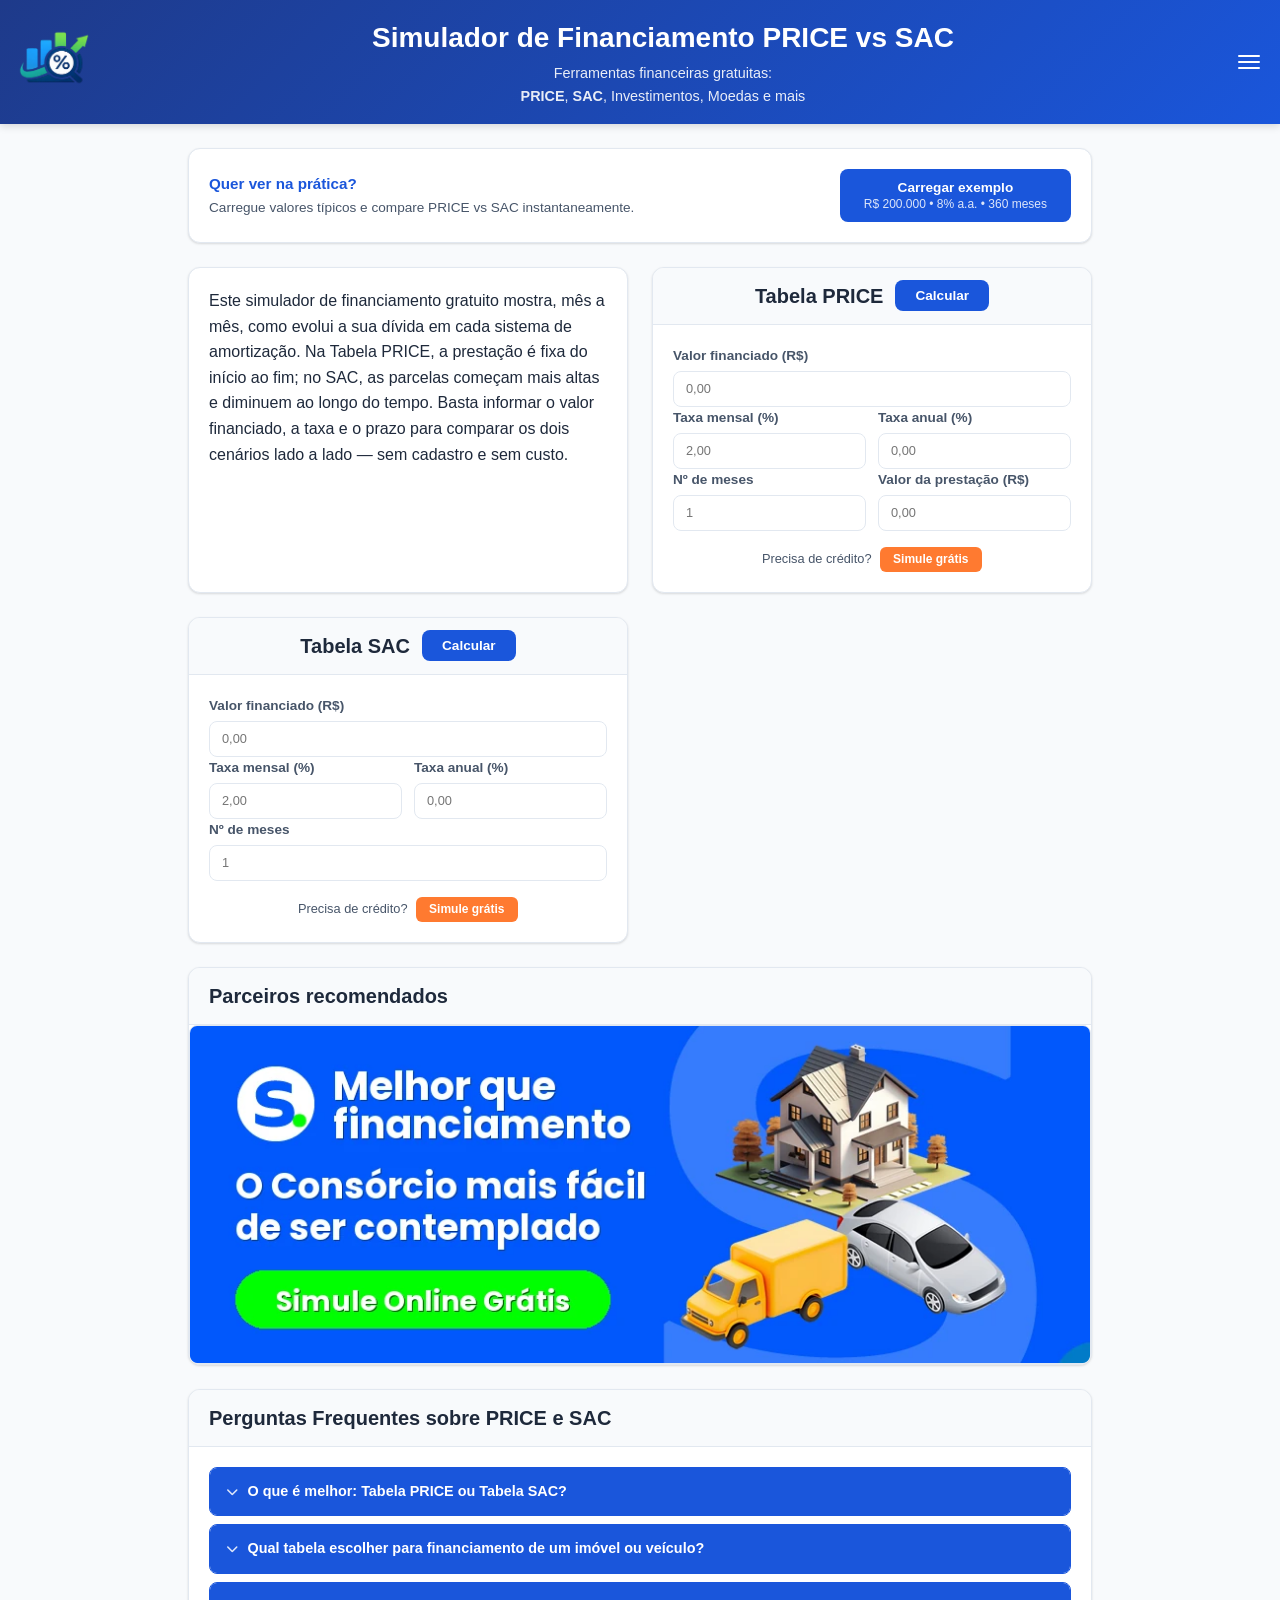
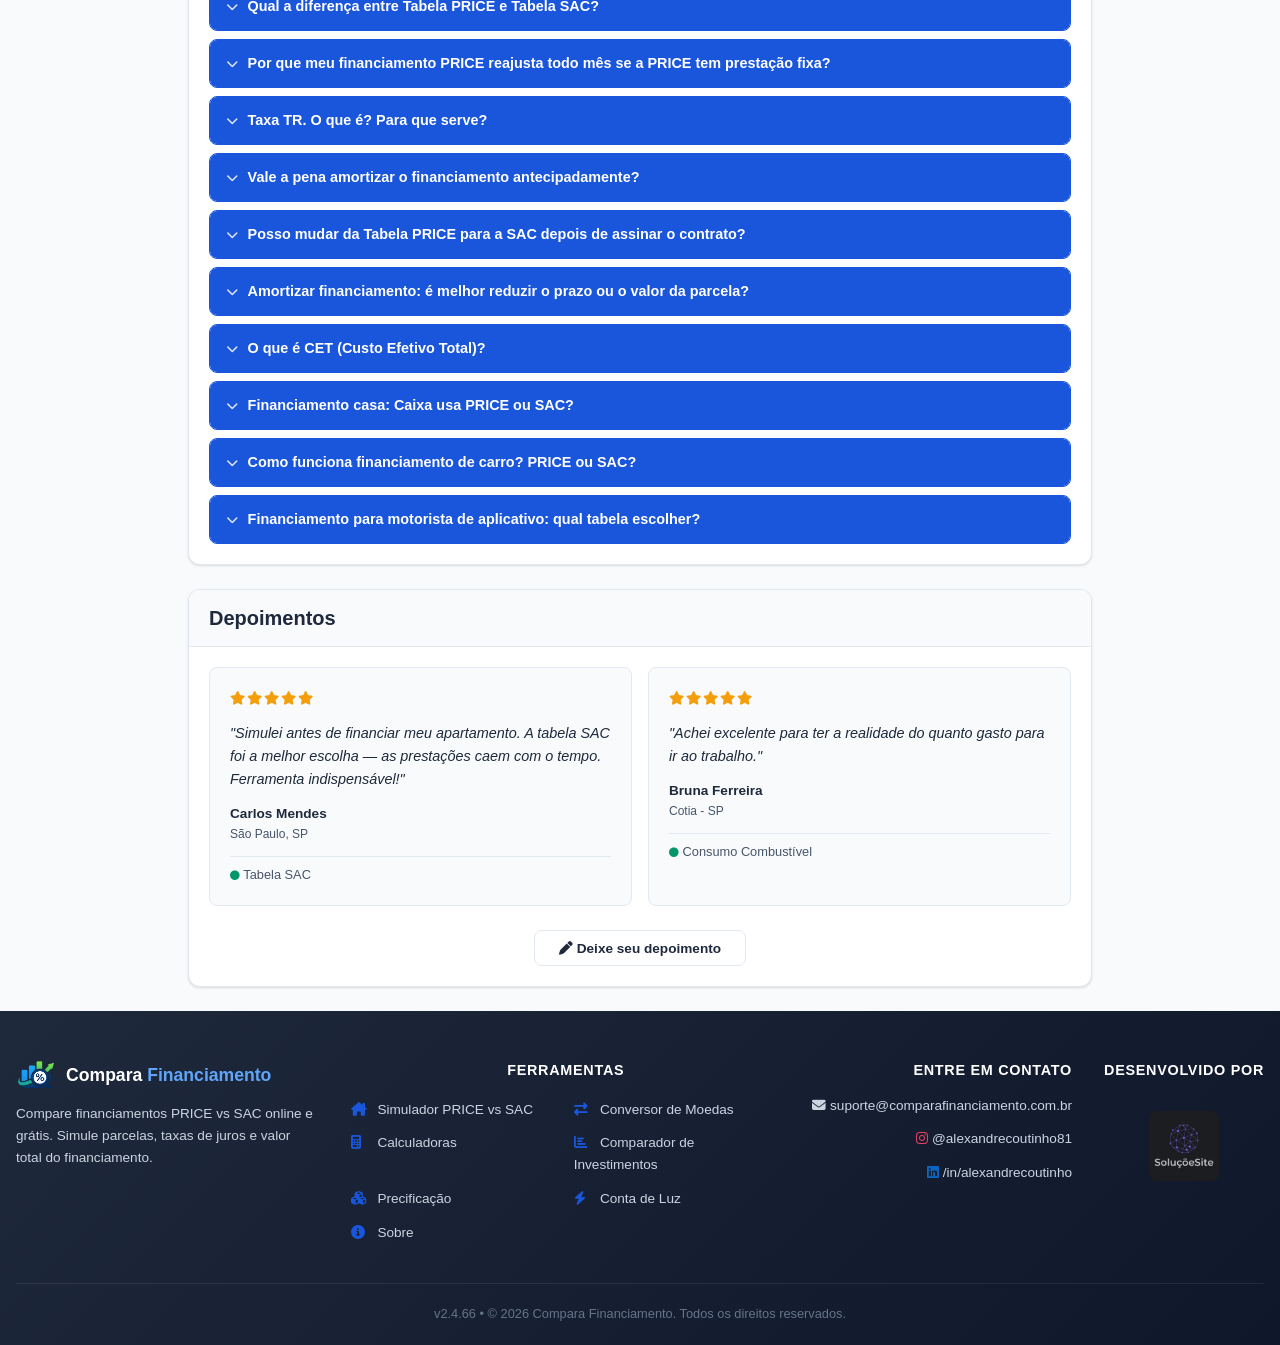
==== commit 7368c524: "Merge remote-tracking branch 'origin/main'" ====
--- a/index.html
+++ b/index.html
@@ -531,7 +531,7 @@
       </div>
     </div>
     <div class="footer__bottom">
-      <p>v2.4.65 • &copy; 2026 Compara Financiamento. Todos os direitos reservados.</p>
+      <p>v2.4.66 • &copy; 2026 Compara Financiamento. Todos os direitos reservados.</p>
     </div>
   </footer>
 
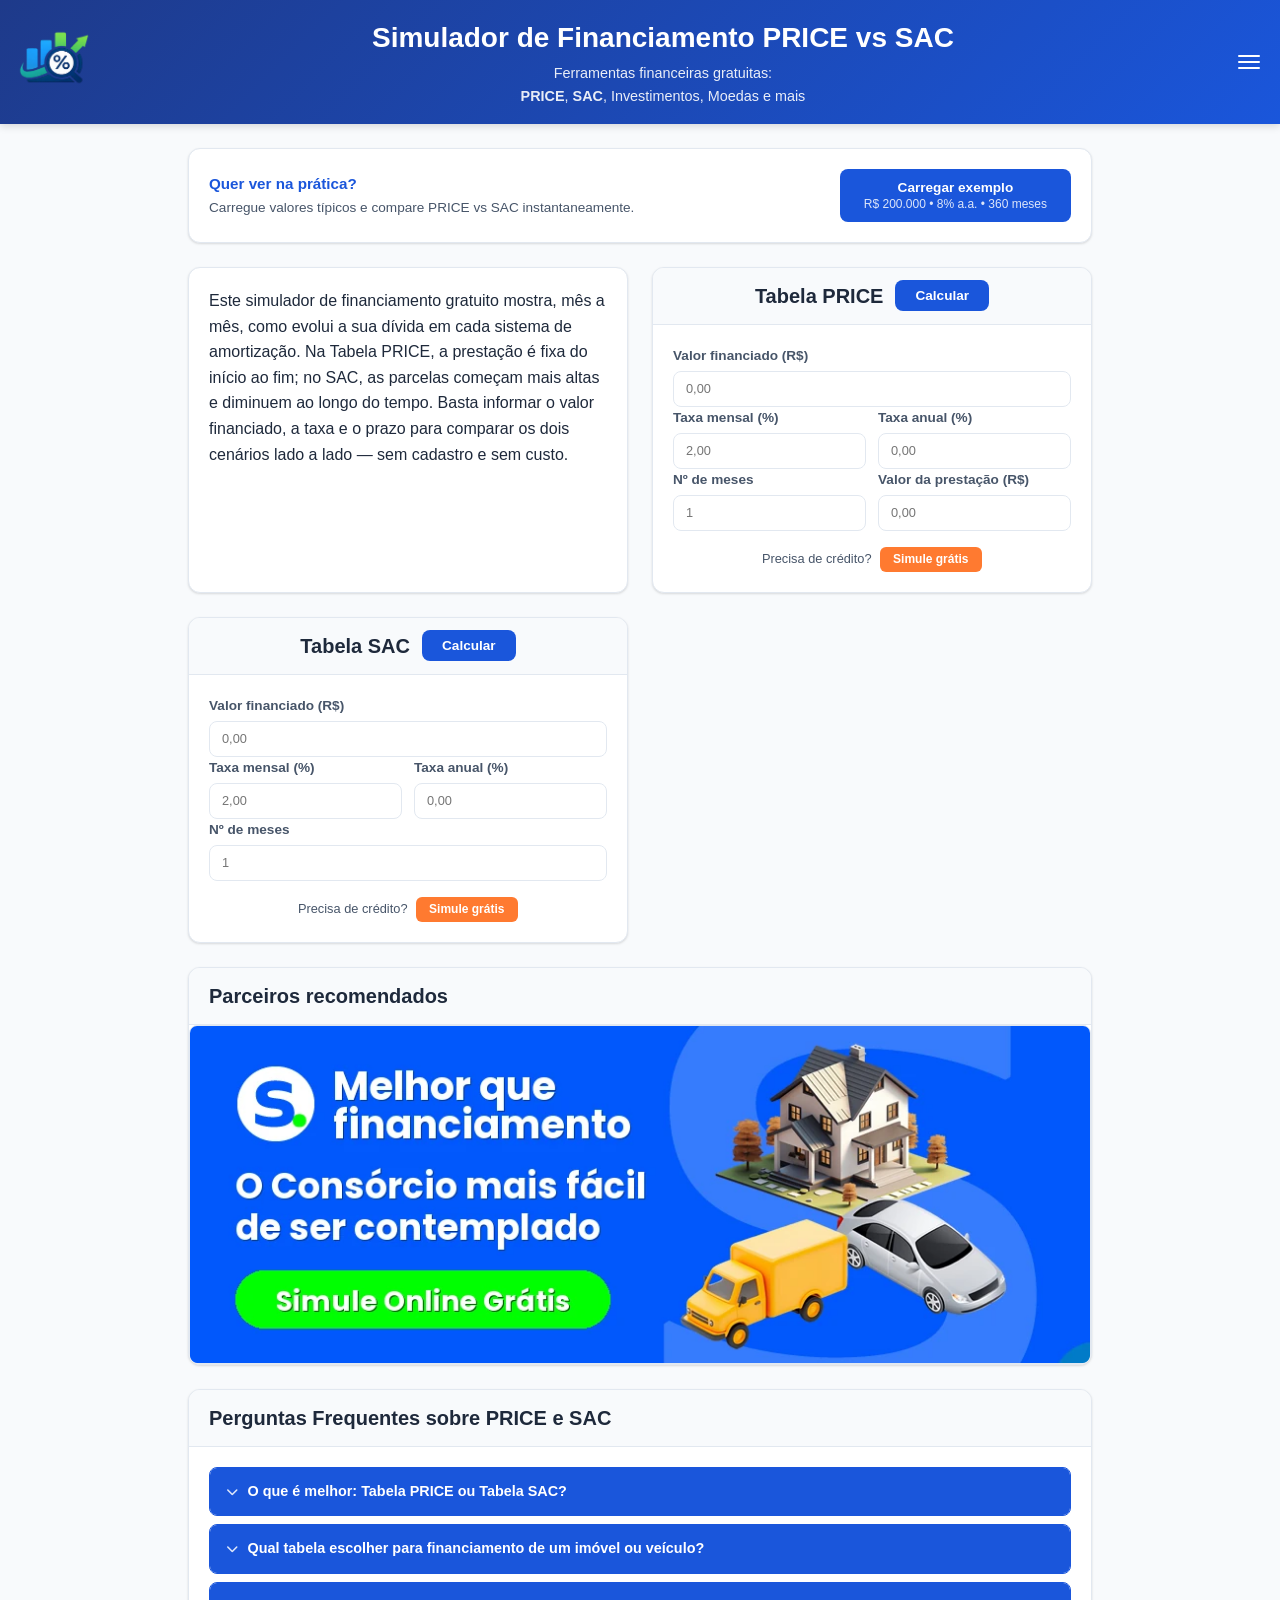
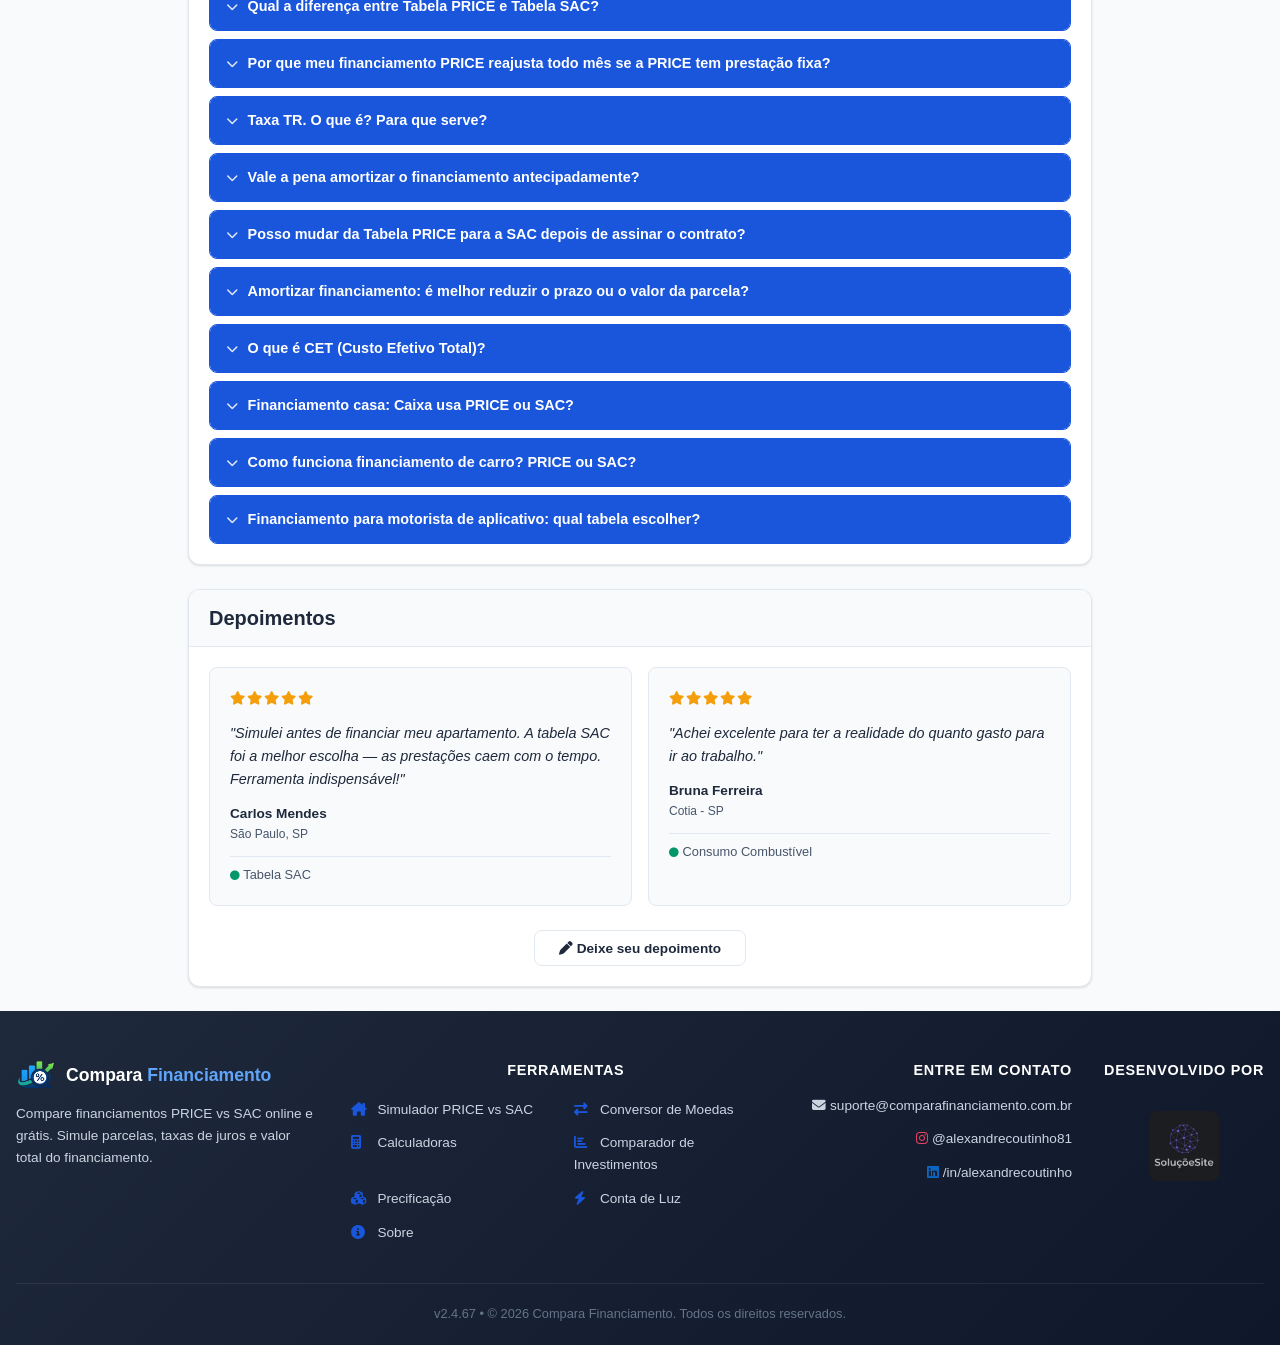
==== commit 090769fd: "chore: bump version to v2.4.67" ====
--- a/index.html
+++ b/index.html
@@ -531,7 +531,7 @@
       </div>
     </div>
     <div class="footer__bottom">
-      <p>v2.4.66 • &copy; 2026 Compara Financiamento. Todos os direitos reservados.</p>
+      <p>v2.4.67 • &copy; 2026 Compara Financiamento. Todos os direitos reservados.</p>
     </div>
   </footer>
 
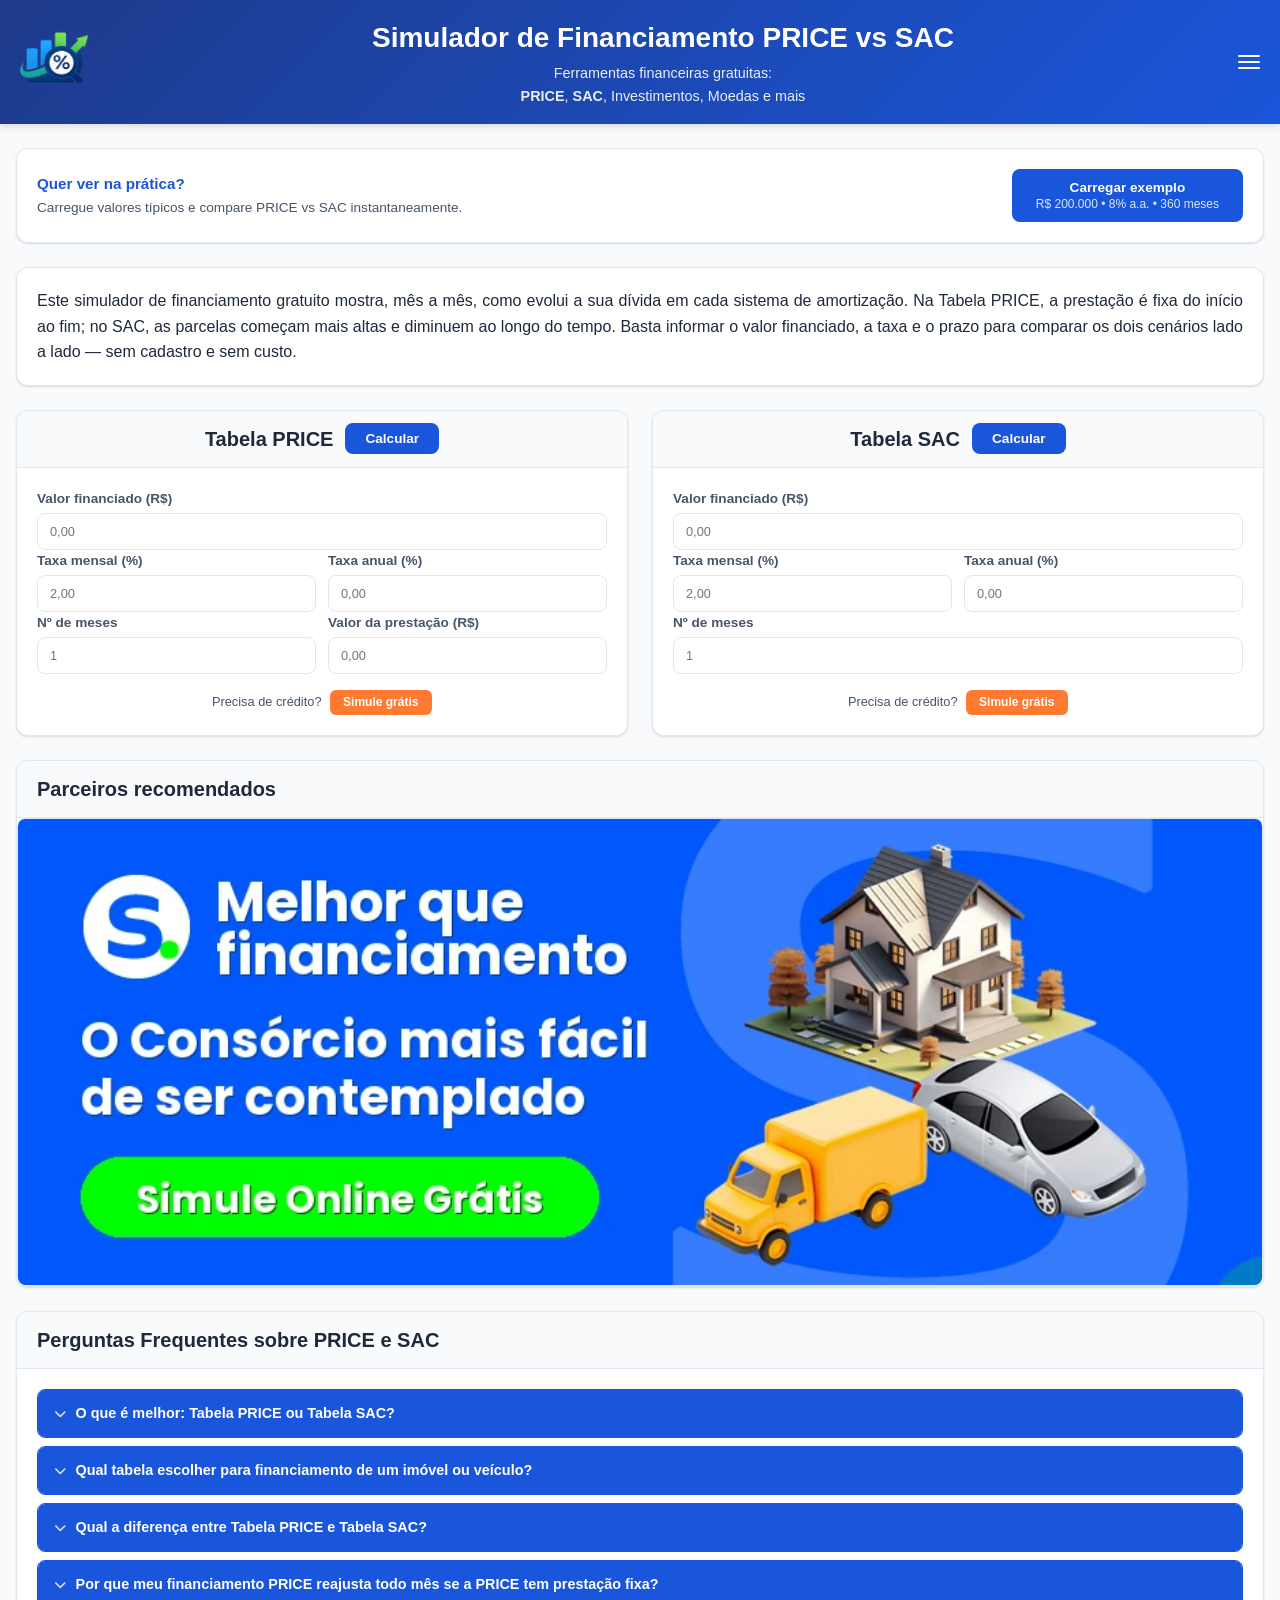
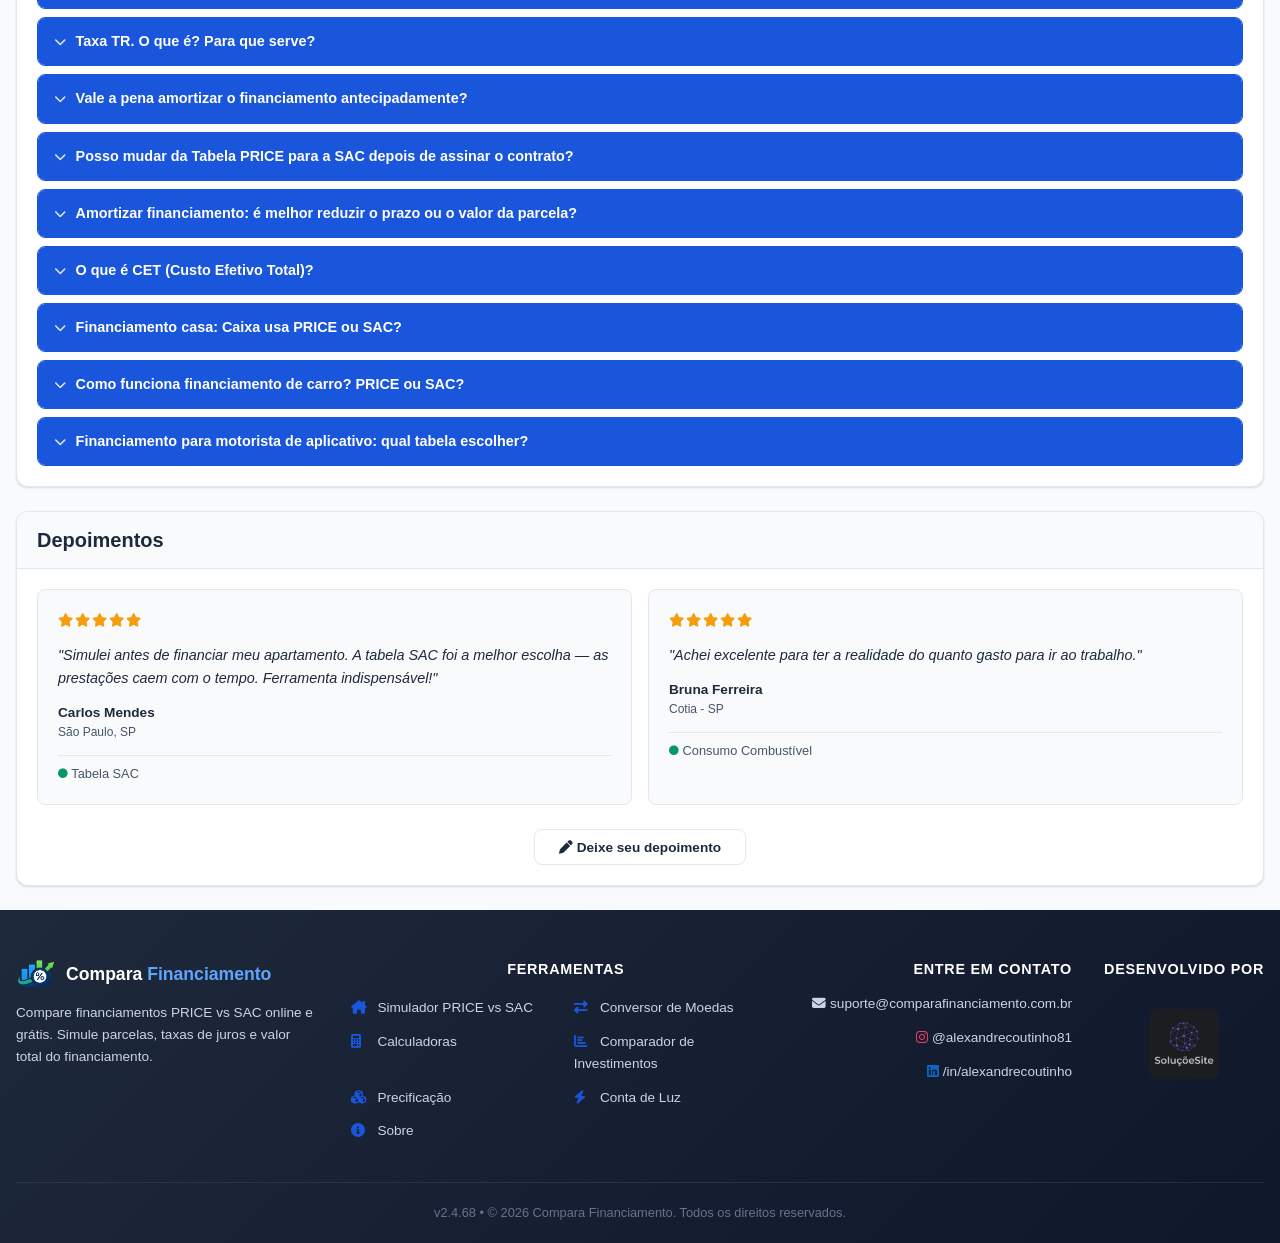
==== commit 38d92176: "chore: bump version to v2.4.68" ====
--- a/index.html
+++ b/index.html
@@ -531,7 +531,7 @@
       </div>
     </div>
     <div class="footer__bottom">
-      <p>v2.4.67 • &copy; 2026 Compara Financiamento. Todos os direitos reservados.</p>
+      <p>v2.4.68 • &copy; 2026 Compara Financiamento. Todos os direitos reservados.</p>
     </div>
   </footer>
 
--- a/css/styles.min.css
+++ b/css/styles.min.css
@@ -1 +1 @@
-:root{--primary:#1a56db;--primary-light:#e8effd;--price-color:#1a56db;--sac-color:#059669;--bg:#f8fafc;--bg-alt:#f1f5f9;--card-bg:#ffffff;--text:#1e293b;--text-secondary:#475569;--border:#e2e8f0;--radius:12px;--shadow:0 1px 3px rgba(0,0,0,0.08),0 1px 2px rgba(0,0,0,0.06);--shadow-lg:0 4px 6px rgba(0,0,0,0.07),0 10px 15px rgba(0,0,0,0.05);--font:-apple-system,BlinkMacSystemFont,'Segoe UI',Roboto,sans-serif}*,*::before,*::after{box-sizing:border-box;margin:0;padding:0}body{font-family:var(--font);background:var(--bg);color:var(--text);line-height:1.6;min-height:100vh;display:flex;flex-direction:column}.skip-link{position:absolute;top:-9999px;left:0;z-index:1000;padding:0.5rem 1rem;background:#fff;color:var(--primary);font-weight:700;font-size:0.9rem;text-decoration:none}.skip-link:focus{top:0;outline:3px solid var(--primary)}header{padding:1rem 1rem;background:linear-gradient(135deg,#1e3a8a,#1a56db);color:#fff;position:sticky;top:0;z-index:100;box-shadow:0 2px 8px rgba(0,0,0,0.15)}.header__content{max-width:1500px;margin:0 auto;display:grid;grid-template-columns:auto 1fr auto;grid-template-rows:auto;gap:0.5rem 1rem;align-items:center}.header__brand{display:contents}.header__logo{grid-column:1;grid-row:1;height:60px;width:auto}.header__brand-text{grid-column:2;grid-row:1;text-align:center;display:block;align-self:center;overflow:hidden}.header__brand h1{font-size:1.75rem;margin-bottom:0.1rem}.mobile-break{display:inline}.header__brand p{font-size:0.9rem;opacity:0.9}main{flex:1;max-width:1500px;margin:0 auto;padding:1.5rem 1rem;width:100%;display:grid;grid-template-columns:minmax(0,440px);justify-content:center;gap:1.5rem}@media (min-width:992px){main{grid-template-columns:minmax(0,440px) minmax(0,440px)}}.card-comparativo{grid-column:1 / -1}.card-visao-rapida{grid-column:1 / -1;background:linear-gradient(135deg,#e8effd,#f0fdf4);border:1.5px solid #c7d2fe}.card-visao-rapida__body{display:flex;align-items:center;justify-content:space-between;gap:1rem;flex-wrap:wrap}.card-visao-rapida__texto{font-size:0.95rem;line-height:1.5}.card-visao-rapida__texto strong{color:var(--primary);display:block}.card-visao-rapida__texto span{color:var(--text-secondary);font-size:0.85rem}.btn-visao-rapida{padding:0.6rem 1.5rem;border:none;border-radius:8px;background:var(--primary);color:#fff;font-size:0.85rem;font-weight:700;cursor:pointer;transition:background 0.2s,transform 0.1s;white-space:nowrap;line-height:1.3}.btn-visao-rapida:hover{background:#1e40af;transform:scale(1.03)}.btn-visao-rapida small{display:block;font-weight:400;font-size:0.75rem;opacity:0.85}.grafico-wrapper--comparativo{height:300px}.card{background:var(--card-bg);border-radius:var(--radius);box-shadow:var(--shadow);border:1px solid var(--border);overflow:hidden;transition:box-shadow 0.2s}.card:hover{box-shadow:var(--shadow-lg)}.card-header{padding:0.75rem 1.25rem;background:var(--bg);border-bottom:1px solid var(--border)}.card-header__inner{display:flex;justify-content:center;align-items:center;gap:0.75rem}.card-header h2{font-size:1.25rem;font-weight:800}.card-body{padding:1.25rem}.campo{min-width:0}.campo label{display:block;font-size:0.85rem;font-weight:600;color:var(--text-secondary);margin-bottom:0.25rem}.campo input{width:100%;padding:0.6rem 0.75rem;border:1.5px solid var(--border);border-radius:8px;font-size:0.8rem;font-family:var(--font);color:var(--text);background:#fff;transition:border-color 0.2s;outline:none}.campo input::placeholder{font-size:0.8rem}.campo input:focus{border-color:var(--primary);box-shadow:0 0 0 3px rgba(26,86,219,0.12)}.rate-row{display:flex;gap:0.75rem}.rate-row .campo{flex:1}.btn-calcular{padding:0.5rem 1.25rem;border:none;border-radius:8px;background:var(--primary);color:#fff;font-size:0.85rem;font-weight:700;cursor:pointer;transition:background 0.2s,transform 0.1s}.btn-calcular:hover{background:#1e40af}.btn-calcular:active{transform:scale(0.97)}.resultado{margin-top:1rem}.resultado[hidden]{display:none}.sticky-summary{position:sticky;top:0;z-index:10;background:var(--card-bg);padding:1rem 0 0;display:grid;grid-template-columns:repeat(3,1fr);gap:0.5rem}.sticky-summary[hidden]{display:none}.resumo{display:grid;grid-template-columns:repeat(3,1fr);gap:0.5rem;margin-bottom:0.75rem}.resumo-item{background:var(--bg);padding:0.6rem 0.5rem;border-radius:6px;text-align:center}.resumo-item .rotulo{display:block;font-size:0.7rem;color:var(--text-secondary);text-transform:uppercase;letter-spacing:0.04em}.resumo-item .valor{display:block;font-size:1rem;font-weight:700;margin-top:0.15rem}.resumo-item .valor.destaque{color:var(--primary)}.grafico-wrapper{position:relative;height:220px;margin-bottom:0.75rem}.tabela-wrapper{overflow:auto;-webkit-overflow-scrolling:touch;border:1px solid var(--border);border-radius:8px;max-height:420px}table{width:100%;border-collapse:collapse;font-size:0.78rem;white-space:nowrap}th,td{padding:0.4rem 0.5rem;text-align:right;border-bottom:1px solid var(--border)}th{background:var(--bg);font-weight:600;font-size:0.7rem;color:var(--text-secondary);text-transform:uppercase;letter-spacing:0.03em;position:sticky;top:0}td:first-child,th:first-child{text-align:center}tr:last-child td{border-bottom:none}tr:hover td{background:#f1f5f9}.acoes{display:flex;gap:0.75rem;flex-wrap:wrap;margin-top:1rem}.btn-pdf,.btn-copiar{padding:0.5rem 1rem;border:1.5px solid var(--border);border-radius:8px;background:#fff;font-size:0.85rem;font-weight:600;color:var(--text);cursor:pointer;transition:all 0.2s}.btn-pdf:hover,.btn-copiar:hover{border-color:var(--primary);background:var(--primary-light);color:var(--primary)}footer{margin-top:auto}.footer{background:linear-gradient(135deg,#1e293b,#0f172a);color:#cbd5e1;padding:3rem 1rem 0}.footer__content{max-width:1500px;margin:0 auto;display:grid;grid-template-columns:1fr;gap:2rem}@media (min-width:768px){.footer__content{grid-template-columns:auto minmax(300px,440px) auto auto}.footer__brand{justify-self:start;text-align:left}.footer__brand .footer__logo{justify-content:flex-start}.footer__desc{text-align:left}}@media (min-width:768px){.footer__dev{display:flex;flex-direction:column;align-items:flex-end;text-align:right;justify-self:end}}.footer__logo{display:flex;align-items:center;gap:0.6rem;font-size:1.1rem;font-weight:700;color:#fff;margin-bottom:0.75rem}.footer__logo-img{height:32px;width:auto}.footer__logo span span{color:#60a5fa}.footer__desc{font-size:0.85rem;line-height:1.6;max-width:360px}.footer__email{font-size:0.85rem}.footer__email:first-of-type{margin-top:-1rem}.footer__email a{color:#cbd5e1;text-decoration:none;transition:color 0.2s}.footer__email a:hover{color:#fff;text-decoration:underline}.footer h4{color:#fff;font-size:0.9rem;font-weight:700;text-transform:uppercase;letter-spacing:0.05em;margin-bottom:1rem}.footer__info li{margin-bottom:0.5rem;font-size:0.85rem}.footer__dev{display:flex;flex-direction:column;align-items:center;gap:0.75rem;text-align:center}.footer__dev-logo{height:70px;width:auto;border-radius:8px;opacity:0.85;transition:opacity 0.2s}.footer__dev-logo:hover{opacity:1}.footer__dev a{display:block}.footer__afiliado{display:flex;flex-direction:column;align-items:center;gap:0.75rem;text-align:center}@media (min-width:768px){.footer__afiliado{align-items:flex-end;text-align:right}}.footer__info{text-align:center}.footer__info ul{list-style:none;padding:0;margin:0;display:grid;grid-template-columns:1fr 1fr;gap:0.25rem 1rem;text-align:left}.footer__info li i{width:1.1rem;color:var(--primary);margin-right:0.3rem}.footer .fa-instagram{color:#E4405F}.footer .fa-linkedin{color:#0A66C2}.footer__bottom{border-top:1px solid rgba(255,255,255,0.08);margin-top:2rem;padding:1.25rem 1rem;text-align:center;font-size:0.8rem;color:#64748b;display:flex;flex-direction:column;gap:0.25rem}@media (min-width:768px){.footer__bottom{flex-direction:row;justify-content:center;gap:1.5rem}}.fale-conosco_bnt{display:inline-flex;align-items:center;gap:0.4rem;padding:0.45rem 1rem;background:#ff7a30;color:#fff;font-size:0.8rem;font-weight:700;border:none;border-radius:8px;text-decoration:none;transition:background 0.2s,transform 0.1s;white-space:nowrap}.fale-conosco_bnt:hover{background:#ff6a14;transform:scale(1.03);color:#fff}.card-banner{display:flex;align-items:center;justify-content:center;gap:0.5rem}.card-body .card-banner{margin-top:1rem}.card-banner__texto{font-size:0.8rem;color:var(--text-secondary)}.card-banner__btn{display:inline-flex;align-items:center;justify-content:center;padding:0.35rem 0.85rem;background:#ff7a30;color:#fff;font-size:0.75rem;font-weight:700;border:none;border-radius:6px;cursor:pointer;white-space:nowrap;transition:background 0.2s,transform 0.1s}.card-banner__btn:hover{background:#ff6a14;transform:scale(1.03)}.card-parceiros{grid-column:1 / -1}.card-parceiros .card-body{padding:0}.parceiros-grid{display:grid;grid-template-columns:repeat(auto-fit,minmax(min(100%,280px),1fr));gap:1rem;align-items:center}.parceiros-grid--single{grid-template-columns:1fr}.parceiro-item{min-width:0}.parceiro-banner{display:flex;align-items:center;justify-content:center;min-height:0;padding:0;background:#fff;border:1px solid var(--border);border-radius:8px;overflow:hidden;text-decoration:none;transition:box-shadow 0.2s}.parceiro-banner:hover,.parceiro-banner:focus{box-shadow:var(--shadow-lg)}.parceiro-banner img{display:block;width:100%;max-width:none;height:auto;object-fit:contain}.parceiro-cta{display:inline-flex;align-items:center;justify-content:center;gap:0.35rem;width:100%;margin-top:0.75rem;color:var(--primary);font-size:0.85rem;font-weight:700;text-align:center;text-decoration:underline;text-underline-offset:3px;transition:color 0.2s}.parceiro-cta:hover,.parceiro-cta:focus{color:#1e40af}.parceiro-cta:focus-visible{outline:3px solid rgba(26,86,219,0.35);outline-offset:3px;border-radius:6px}.header__nav{display:none;position:absolute;top:100%;right:0;min-width:200px;max-height:calc(100vh - 100%);overflow-y:auto;background:linear-gradient(135deg,#1e3a8a,#1a56db);flex-direction:column;padding:0.5rem 1rem 1rem;box-shadow:0 4px 8px rgba(0,0,0,0.15);z-index:200}.header__nav--open{display:flex}.header__nav a{color:rgba(255,255,255,0.85);text-decoration:none;font-size:0.9rem;font-weight:600;padding:0.5rem 0.75rem;border-bottom:1px solid rgba(255,255,255,0.1);border-radius:0;transition:background 0.2s,color 0.2s}.header__nav a:last-child{border-bottom:none}.header__nav a:hover{background:rgba(255,255,255,0.15);color:#fff}.toast{position:fixed;bottom:24px;left:50%;transform:translateX(-50%);background:#1e293b;color:#fff;padding:10px 24px;border-radius:8px;font-size:0.9rem;font-weight:600;z-index:9999;box-shadow:0 4px 12px rgba(0,0,0,0.25);transition:opacity 0.3s;opacity:1}.toast--fade{opacity:0}.header__hamburger{grid-column:3;grid-row:1;display:flex;flex-direction:column;gap:4px;background:none;border:none;cursor:pointer;padding:4px;justify-self:end;align-self:center}.header__hamburger span{display:block;width:22px;height:2px;background:#fff;border-radius:2px;transition:transform 0.2s,opacity 0.2s}.header__hamburger[aria-expanded="true"] span:nth-child(1){transform:translateY(6px) rotate(45deg)}.header__hamburger[aria-expanded="true"] span:nth-child(2){opacity:0}.header__hamburger[aria-expanded="true"] span:nth-child(3){transform:translateY(-6px) rotate(-45deg)}@media (max-width:767px){.mobile-break{display:inline}header{padding:0.75rem 0.75rem}.header__logo{height:40px}.header__brand h1{font-size:1.1rem}.header__brand p{font-size:0.6rem;display:block;opacity:0.8}.header__content{gap:0.35rem 0.5rem}.fale-conosco_bnt{justify-content:center;min-width:0;line-height:1.2}.card-visao-rapida__body{flex-direction:column;text-align:center;align-items:center}.btn-visao-rapida{white-space:normal;width:100%}.header__nav a{font-size:0.9rem;padding:0.5rem 0.6rem}.card .card-header__inner{flex-wrap:wrap}.footer__content{grid-template-columns:1fr;justify-items:start;text-align:left}.footer__content > div{width:100%;display:flex;flex-direction:column;align-items:flex-start;text-align:left}.footer__logo{justify-content:flex-start;text-align:left}.footer__desc{max-width:24rem;text-align:left}.footer__email{margin-top:0;text-align:left;overflow-wrap:anywhere}.footer__info ul{display:block;width:100%;text-align:left !important}.footer__info li{display:flex;flex-direction:column;justify-content:flex-start;align-items:flex-start;gap:0.25rem;text-align:left}.footer__info li i{display:none}.footer h4{width:100%;text-align:left}.footer__content > .footer__dev{align-items:flex-start;text-align:left}.footer__content > .footer__dev h4{text-align:left}.grafico-wrapper{height:180px}.resumo{grid-template-columns:1fr 1fr}.sticky-summary{grid-template-columns:1fr}.resumo-item .valor{font-size:0.9rem}table{font-size:0.72rem}th,td{padding:0.3rem 0.4rem}}@media (max-width:400px){.rate-row{flex-direction:column;gap:0.5rem}.resumo{grid-template-columns:1fr}}/* Star Rating */ .star-rating{display:flex;gap:4px;margin-top:0.25rem;font-size:1.4rem;cursor:pointer}.star-rating i{color:#d1d5db;transition:color 0.15s}.star-rating i.active{color:#f59e0b}/* Modal */ .modal-overlay{position:fixed;inset:0;z-index:1000;background:rgba(0,0,0,0.5);display:flex;align-items:center;justify-content:center;padding:1rem}.modal-overlay[hidden]{display:none}.modal{background:#fff;border-radius:var(--radius);padding:2rem;width:100%;max-width:440px;position:relative;max-height:90vh;overflow-y:auto}.modal__close{position:absolute;top:0.75rem;right:1rem;background:none;border:none;font-size:1.5rem;cursor:pointer;color:var(--text-secondary);line-height:1}.modal h3{font-size:1.25rem;margin-bottom:0.25rem}.modal__sub{font-size:0.85rem;color:var(--text-secondary);margin-bottom:1.25rem}.modal form label{display:block;margin-bottom:0.75rem;font-size:0.8rem;font-weight:600;color:var(--text-secondary)}.modal form input,.modal form select,.modal form textarea{display:block;width:100%;margin-top:0.25rem;padding:0.55rem 0.75rem;border:1.5px solid var(--border);border-radius:8px;font-size:0.95rem;font-family:var(--font);color:var(--text);outline:none;transition:border-color 0.2s}.modal form input:focus,.modal form select:focus,.modal form textarea:focus{border-color:var(--primary)}.modal__submit{width:100%;padding:0.65rem;margin-top:0.5rem;border:none;border-radius:8px;background:var(--primary);color:#fff;font-size:1rem;font-weight:700;cursor:pointer;transition:background 0.2s}.modal__submit:hover{background:#1e40af}.modal__submit:disabled{opacity:0.6;cursor:not-allowed}.lgpd-notice{margin-top:0.75rem;font-size:0.7rem;color:var(--text-secondary);text-align:center;line-height:1.4}/* FAQ */ .card-faq{grid-column:1 / -1}.faq-list{display:flex;flex-direction:column;gap:0.5rem}.faq-item{border:1px solid var(--primary);border-radius:8px;overflow:hidden}.faq-item summary{padding:0.75rem 1rem;font-weight:700;font-size:0.9rem;cursor:pointer;background:var(--primary);color:#fff;transition:background 0.2s;list-style:none}.faq-item summary::-webkit-details-marker{display:none}.faq-item summary::before{content:"\f078";font-family:"Font Awesome 6 Free";font-weight:900;font-size:0.75rem;margin-right:0.6rem;color:rgba(255,255,255,0.85);transition:transform 0.2s}.faq-item[open] summary::before{transform:rotate(180deg)}.faq-item summary:hover{background:#1d4ed8}.faq-item p{padding:0.75rem 1rem;font-size:0.85rem;line-height:1.6;color:var(--text);margin:0;border-top:1px solid rgba(255,255,255,0.15);background:var(--primary-light)}/* Depoimentos */ .card-depoimentos{grid-column:1 / -1}.depoimentos-grid{display:grid;grid-template-columns:1fr 1fr;gap:1rem}@media (max-width:767px){.depoimentos-grid{grid-template-columns:1fr}}.depoimento-card{background:var(--bg);border:1px solid var(--border);border-radius:8px;padding:1.25rem;display:flex;flex-direction:column;gap:0.75rem}.depoimento__stars{color:#f59e0b;font-size:0.85rem;letter-spacing:2px}.depoimento__texto{font-size:0.9rem;line-height:1.6;color:var(--text);font-style:italic;margin:0}.depoimento__autor{display:flex;flex-direction:column}.depoimento__autor strong{font-size:0.85rem}.depoimento__autor span{font-size:0.75rem;color:var(--text-secondary)}.depoimento__economia{font-size:0.8rem;color:var(--text-secondary);padding-top:0.5rem;border-top:1px solid var(--border)}.depoimento__economia i{font-size:0.6rem;vertical-align:middle}.depoimentos-cta{text-align:center;margin-top:1.5rem}.btn-depoimento{padding:0.6rem 1.5rem;border:1.5px solid var(--border);border-radius:8px;background:#fff;font-size:0.85rem;font-weight:700;color:var(--text);cursor:pointer;transition:all 0.2s}.btn-depoimento:hover{border-color:var(--primary);background:var(--primary-light);color:var(--primary)}+﻿:root{--primary:#1a56db;--primary-light:#e8effd;--price-color:#1a56db;--sac-color:#059669;--bg:#f8fafc;--bg-alt:#f1f5f9;--card-bg:#ffffff;--text:#1e293b;--text-secondary:#475569;--border:#e2e8f0;--radius:12px;--shadow:0 1px 3px rgba(0,0,0,0.08),0 1px 2px rgba(0,0,0,0.06);--shadow-lg:0 4px 6px rgba(0,0,0,0.07),0 10px 15px rgba(0,0,0,0.05);--font:-apple-system,BlinkMacSystemFont,'Segoe UI',Roboto,sans-serif}*,*::before,*::after{box-sizing:border-box;margin:0;padding:0}body{font-family:var(--font);background:var(--bg);color:var(--text);line-height:1.6;min-height:100vh;display:flex;flex-direction:column}.skip-link{position:absolute;top:-9999px;left:0;z-index:1000;padding:0.5rem 1rem;background:#fff;color:var(--primary);font-weight:700;font-size:0.9rem;text-decoration:none}.skip-link:focus{top:0;outline:3px solid var(--primary)}header{padding:1rem 1rem;background:linear-gradient(135deg,#1e3a8a,#1a56db);color:#fff;position:sticky;top:0;z-index:100;box-shadow:0 2px 8px rgba(0,0,0,0.15)}.header__content{max-width:1500px;margin:0 auto;display:grid;grid-template-columns:auto 1fr auto;grid-template-rows:auto;gap:0.5rem 1rem;align-items:center}.header__brand{display:contents}.header__logo{grid-column:1;grid-row:1;height:60px;width:auto}.header__brand-text{grid-column:2;grid-row:1;text-align:center;display:block;align-self:center;overflow:hidden}.header__brand h1{font-size:1.75rem;margin-bottom:0.1rem}.mobile-break{display:inline}.header__brand p{font-size:0.9rem;opacity:0.9}main{flex:1;max-width:1500px;margin:0 auto;padding:1.5rem 1rem;width:100%;display:grid;grid-template-columns:1fr;justify-content:center;gap:1.5rem}@media (min-width:992px){main{grid-template-columns:1fr 1fr}}.card-comparativo{grid-column:1 / -1}[aria-label="Sobre o simulador"]{grid-column:1 / -1}[aria-label="Sobre o simulador"] p{text-align:justify}.card-visao-rapida{grid-column:1 / -1;background:linear-gradient(135deg,#e8effd,#f0fdf4);border:1.5px solid #c7d2fe}.card-visao-rapida__body{display:flex;align-items:center;justify-content:space-between;gap:1rem;flex-wrap:wrap}.card-visao-rapida__texto{font-size:0.95rem;line-height:1.5}.card-visao-rapida__texto strong{color:var(--primary);display:block}.card-visao-rapida__texto span{color:var(--text-secondary);font-size:0.85rem}.btn-visao-rapida{padding:0.6rem 1.5rem;border:none;border-radius:8px;background:var(--primary);color:#fff;font-size:0.85rem;font-weight:700;cursor:pointer;transition:background 0.2s,transform 0.1s;white-space:nowrap;line-height:1.3}.btn-visao-rapida:hover{background:#1e40af;transform:scale(1.03)}.btn-visao-rapida small{display:block;font-weight:400;font-size:0.75rem;opacity:0.85}.grafico-wrapper--comparativo{height:300px}.card{background:var(--card-bg);border-radius:var(--radius);box-shadow:var(--shadow);border:1px solid var(--border);overflow:hidden;transition:box-shadow 0.2s}.card:hover{box-shadow:var(--shadow-lg)}.card-header{padding:0.75rem 1.25rem;background:var(--bg);border-bottom:1px solid var(--border)}.card-header__inner{display:flex;justify-content:center;align-items:center;gap:0.75rem}.card-header h2{font-size:1.25rem;font-weight:800}.card-body{padding:1.25rem}.campo{min-width:0}.campo label{display:block;font-size:0.85rem;font-weight:600;color:var(--text-secondary);margin-bottom:0.25rem}.campo input{width:100%;padding:0.6rem 0.75rem;border:1.5px solid var(--border);border-radius:8px;font-size:0.8rem;font-family:var(--font);color:var(--text);background:#fff;transition:border-color 0.2s;outline:none}.campo input::placeholder{font-size:0.8rem}.campo input:focus{border-color:var(--primary);box-shadow:0 0 0 3px rgba(26,86,219,0.12)}.rate-row{display:flex;gap:0.75rem}.rate-row .campo{flex:1}.btn-calcular{padding:0.5rem 1.25rem;border:none;border-radius:8px;background:var(--primary);color:#fff;font-size:0.85rem;font-weight:700;cursor:pointer;transition:background 0.2s,transform 0.1s}.btn-calcular:hover{background:#1e40af}.btn-calcular:active{transform:scale(0.97)}.resultado{margin-top:1rem}.resultado[hidden]{display:none}.sticky-summary{position:sticky;top:0;z-index:10;background:var(--card-bg);padding:1rem 0 0;display:grid;grid-template-columns:repeat(3,1fr);gap:0.5rem}.sticky-summary[hidden]{display:none}.resumo{display:grid;grid-template-columns:repeat(3,1fr);gap:0.5rem;margin-bottom:0.75rem}.resumo-item{background:var(--bg);padding:0.6rem 0.5rem;border-radius:6px;text-align:center}.resumo-item .rotulo{display:block;font-size:0.7rem;color:var(--text-secondary);text-transform:uppercase;letter-spacing:0.04em}.resumo-item .valor{display:block;font-size:1rem;font-weight:700;margin-top:0.15rem}.resumo-item .valor.destaque{color:var(--primary)}.grafico-wrapper{position:relative;height:220px;margin-bottom:0.75rem}.tabela-wrapper{overflow:auto;-webkit-overflow-scrolling:touch;border:1px solid var(--border);border-radius:8px;max-height:420px}table{width:100%;border-collapse:collapse;font-size:0.78rem;white-space:nowrap}th,td{padding:0.4rem 0.5rem;text-align:right;border-bottom:1px solid var(--border)}th{background:var(--bg);font-weight:600;font-size:0.7rem;color:var(--text-secondary);text-transform:uppercase;letter-spacing:0.03em;position:sticky;top:0}td:first-child,th:first-child{text-align:center}tr:last-child td{border-bottom:none}tr:hover td{background:#f1f5f9}.acoes{display:flex;gap:0.75rem;flex-wrap:wrap;margin-top:1rem}.btn-pdf,.btn-copiar{padding:0.5rem 1rem;border:1.5px solid var(--border);border-radius:8px;background:#fff;font-size:0.85rem;font-weight:600;color:var(--text);cursor:pointer;transition:all 0.2s}.btn-pdf:hover,.btn-copiar:hover{border-color:var(--primary);background:var(--primary-light);color:var(--primary)}footer{margin-top:auto}.footer{background:linear-gradient(135deg,#1e293b,#0f172a);color:#cbd5e1;padding:3rem 1rem 0}.footer__content{max-width:1500px;margin:0 auto;display:grid;grid-template-columns:1fr;gap:2rem}@media (min-width:768px){.footer__content{grid-template-columns:auto minmax(300px,440px) auto auto}.footer__brand{justify-self:start;text-align:left}.footer__brand .footer__logo{justify-content:flex-start}.footer__desc{text-align:left}}@media (min-width:768px){.footer__dev{display:flex;flex-direction:column;align-items:flex-end;text-align:right;justify-self:end}}.footer__logo{display:flex;align-items:center;gap:0.6rem;font-size:1.1rem;font-weight:700;color:#fff;margin-bottom:0.75rem}.footer__logo-img{height:32px;width:auto}.footer__logo span span{color:#60a5fa}.footer__desc{font-size:0.85rem;line-height:1.6;max-width:360px}.footer__email{font-size:0.85rem}.footer__email:first-of-type{margin-top:-1rem}.footer__email a{color:#cbd5e1;text-decoration:none;transition:color 0.2s}.footer__email a:hover{color:#fff;text-decoration:underline}.footer h4{color:#fff;font-size:0.9rem;font-weight:700;text-transform:uppercase;letter-spacing:0.05em;margin-bottom:1rem}.footer__info li{margin-bottom:0.5rem;font-size:0.85rem}.footer__dev{display:flex;flex-direction:column;align-items:center;gap:0.75rem;text-align:center}.footer__dev-logo{height:70px;width:auto;border-radius:8px;opacity:0.85;transition:opacity 0.2s}.footer__dev-logo:hover{opacity:1}.footer__dev a{display:block}.footer__afiliado{display:flex;flex-direction:column;align-items:center;gap:0.75rem;text-align:center}@media (min-width:768px){.footer__afiliado{align-items:flex-end;text-align:right}}.footer__info{text-align:center}.footer__info ul{list-style:none;padding:0;margin:0;display:grid;grid-template-columns:1fr 1fr;gap:0.25rem 1rem;text-align:left}.footer__info li i{width:1.1rem;color:var(--primary);margin-right:0.3rem}.footer .fa-instagram{color:#E4405F}.footer .fa-linkedin{color:#0A66C2}.footer__bottom{border-top:1px solid rgba(255,255,255,0.08);margin-top:2rem;padding:1.25rem 1rem;text-align:center;font-size:0.8rem;color:#64748b;display:flex;flex-direction:column;gap:0.25rem}@media (min-width:768px){.footer__bottom{flex-direction:row;justify-content:center;gap:1.5rem}}.fale-conosco_bnt{display:inline-flex;align-items:center;gap:0.4rem;padding:0.45rem 1rem;background:#ff7a30;color:#fff;font-size:0.8rem;font-weight:700;border:none;border-radius:8px;text-decoration:none;transition:background 0.2s,transform 0.1s;white-space:nowrap}.fale-conosco_bnt:hover{background:#ff6a14;transform:scale(1.03);color:#fff}.card-banner{display:flex;align-items:center;justify-content:center;gap:0.5rem}.card-body .card-banner{margin-top:1rem}.card-banner__texto{font-size:0.8rem;color:var(--text-secondary)}.card-banner__btn{display:inline-flex;align-items:center;justify-content:center;padding:0.35rem 0.85rem;background:#ff7a30;color:#fff;font-size:0.75rem;font-weight:700;border:none;border-radius:6px;cursor:pointer;white-space:nowrap;transition:background 0.2s,transform 0.1s}.card-banner__btn:hover{background:#ff6a14;transform:scale(1.03)}.card-parceiros{grid-column:1 / -1}.card-parceiros .card-body{padding:0}.parceiros-grid{display:grid;grid-template-columns:repeat(auto-fit,minmax(min(100%,280px),1fr));gap:1rem;align-items:center}.parceiros-grid--single{grid-template-columns:1fr}.parceiro-item{min-width:0}.parceiro-banner{display:flex;align-items:center;justify-content:center;min-height:0;padding:0;background:#fff;border:1px solid var(--border);border-radius:8px;overflow:hidden;text-decoration:none;transition:box-shadow 0.2s}.parceiro-banner:hover,.parceiro-banner:focus{box-shadow:var(--shadow-lg)}.parceiro-banner img{display:block;width:100%;max-width:none;height:auto;object-fit:contain}.parceiro-cta{display:inline-flex;align-items:center;justify-content:center;gap:0.35rem;width:100%;margin-top:0.75rem;color:var(--primary);font-size:0.85rem;font-weight:700;text-align:center;text-decoration:underline;text-underline-offset:3px;transition:color 0.2s}.parceiro-cta:hover,.parceiro-cta:focus{color:#1e40af}.parceiro-cta:focus-visible{outline:3px solid rgba(26,86,219,0.35);outline-offset:3px;border-radius:6px}.header__nav{display:none;position:absolute;top:100%;right:0;min-width:200px;max-height:calc(100vh - 100%);overflow-y:auto;background:linear-gradient(135deg,#1e3a8a,#1a56db);flex-direction:column;padding:0.5rem 1rem 1rem;box-shadow:0 4px 8px rgba(0,0,0,0.15);z-index:200}.header__nav--open{display:flex}.header__nav a{color:rgba(255,255,255,0.85);text-decoration:none;font-size:0.9rem;font-weight:600;padding:0.5rem 0.75rem;border-bottom:1px solid rgba(255,255,255,0.1);border-radius:0;transition:background 0.2s,color 0.2s}.header__nav a:last-child{border-bottom:none}.header__nav a:hover{background:rgba(255,255,255,0.15);color:#fff}.toast{position:fixed;bottom:24px;left:50%;transform:translateX(-50%);background:#1e293b;color:#fff;padding:10px 24px;border-radius:8px;font-size:0.9rem;font-weight:600;z-index:9999;box-shadow:0 4px 12px rgba(0,0,0,0.25);transition:opacity 0.3s;opacity:1}.toast--fade{opacity:0}.header__hamburger{grid-column:3;grid-row:1;display:flex;flex-direction:column;gap:4px;background:none;border:none;cursor:pointer;padding:4px;justify-self:end;align-self:center}.header__hamburger span{display:block;width:22px;height:2px;background:#fff;border-radius:2px;transition:transform 0.2s,opacity 0.2s}.header__hamburger[aria-expanded="true"] span:nth-child(1){transform:translateY(6px) rotate(45deg)}.header__hamburger[aria-expanded="true"] span:nth-child(2){opacity:0}.header__hamburger[aria-expanded="true"] span:nth-child(3){transform:translateY(-6px) rotate(-45deg)}@media (max-width:767px){.mobile-break{display:inline}header{padding:0.75rem 0.75rem}.header__logo{height:40px}.header__brand h1{font-size:1.1rem}.header__brand p{font-size:0.6rem;display:block;opacity:0.8}.header__content{gap:0.35rem 0.5rem}.fale-conosco_bnt{justify-content:center;min-width:0;line-height:1.2}.card-visao-rapida__body{flex-direction:column;text-align:center;align-items:center}.btn-visao-rapida{white-space:normal;width:100%}.header__nav a{font-size:0.9rem;padding:0.5rem 0.6rem}.card .card-header__inner{flex-wrap:wrap}.footer__content{grid-template-columns:1fr;justify-items:start;text-align:left}.footer__content > div{width:100%;display:flex;flex-direction:column;align-items:flex-start;text-align:left}.footer__logo{justify-content:flex-start;text-align:left}.footer__desc{max-width:24rem;text-align:left}.footer__email{margin-top:0;text-align:left;overflow-wrap:anywhere}.footer__info ul{display:block;width:100%;text-align:left !important}.footer__info li{display:flex;flex-direction:column;justify-content:flex-start;align-items:flex-start;gap:0.25rem;text-align:left}.footer__info li i{display:none}.footer h4{width:100%;text-align:left}.footer__content > .footer__dev{align-items:flex-start;text-align:left}.footer__content > .footer__dev h4{text-align:left}.grafico-wrapper{height:180px}.resumo{grid-template-columns:1fr 1fr}.sticky-summary{grid-template-columns:1fr}.resumo-item .valor{font-size:0.9rem}table{font-size:0.72rem}th,td{padding:0.3rem 0.4rem}}@media (max-width:400px){.rate-row{flex-direction:column;gap:0.5rem}.resumo{grid-template-columns:1fr}}/* Star Rating */ .star-rating{display:flex;gap:4px;margin-top:0.25rem;font-size:1.4rem;cursor:pointer}.star-rating i{color:#d1d5db;transition:color 0.15s}.star-rating i.active{color:#f59e0b}/* Modal */ .modal-overlay{position:fixed;inset:0;z-index:1000;background:rgba(0,0,0,0.5);display:flex;align-items:center;justify-content:center;padding:1rem}.modal-overlay[hidden]{display:none}.modal{background:#fff;border-radius:var(--radius);padding:2rem;width:100%;max-width:440px;position:relative;max-height:90vh;overflow-y:auto}.modal__close{position:absolute;top:0.75rem;right:1rem;background:none;border:none;font-size:1.5rem;cursor:pointer;color:var(--text-secondary);line-height:1}.modal h3{font-size:1.25rem;margin-bottom:0.25rem}.modal__sub{font-size:0.85rem;color:var(--text-secondary);margin-bottom:1.25rem}.modal form label{display:block;margin-bottom:0.75rem;font-size:0.8rem;font-weight:600;color:var(--text-secondary)}.modal form input,.modal form select,.modal form textarea{display:block;width:100%;margin-top:0.25rem;padding:0.55rem 0.75rem;border:1.5px solid var(--border);border-radius:8px;font-size:0.95rem;font-family:var(--font);color:var(--text);outline:none;transition:border-color 0.2s}.modal form input:focus,.modal form select:focus,.modal form textarea:focus{border-color:var(--primary)}.modal__submit{width:100%;padding:0.65rem;margin-top:0.5rem;border:none;border-radius:8px;background:var(--primary);color:#fff;font-size:1rem;font-weight:700;cursor:pointer;transition:background 0.2s}.modal__submit:hover{background:#1e40af}.modal__submit:disabled{opacity:0.6;cursor:not-allowed}.lgpd-notice{margin-top:0.75rem;font-size:0.7rem;color:var(--text-secondary);text-align:center;line-height:1.4}/* FAQ */ .card-faq{grid-column:1 / -1}.faq-list{display:flex;flex-direction:column;gap:0.5rem}.faq-item{border:1px solid var(--primary);border-radius:8px;overflow:hidden}.faq-item summary{padding:0.75rem 1rem;font-weight:700;font-size:0.9rem;cursor:pointer;background:var(--primary);color:#fff;transition:background 0.2s;list-style:none}.faq-item summary::-webkit-details-marker{display:none}.faq-item summary::before{content:"\f078";font-family:"Font Awesome 6 Free";font-weight:900;font-size:0.75rem;margin-right:0.6rem;color:rgba(255,255,255,0.85);transition:transform 0.2s}.faq-item[open] summary::before{transform:rotate(180deg)}.faq-item summary:hover{background:#1d4ed8}.faq-item p{padding:0.75rem 1rem;font-size:0.85rem;line-height:1.6;color:var(--text);margin:0;border-top:1px solid rgba(255,255,255,0.15);background:var(--primary-light)}/* Depoimentos */ .card-depoimentos{grid-column:1 / -1}.depoimentos-grid{display:grid;grid-template-columns:1fr 1fr;gap:1rem}@media (max-width:767px){.depoimentos-grid{grid-template-columns:1fr}}.depoimento-card{background:var(--bg);border:1px solid var(--border);border-radius:8px;padding:1.25rem;display:flex;flex-direction:column;gap:0.75rem}.depoimento__stars{color:#f59e0b;font-size:0.85rem;letter-spacing:2px}.depoimento__texto{font-size:0.9rem;line-height:1.6;color:var(--text);font-style:italic;margin:0}.depoimento__autor{display:flex;flex-direction:column}.depoimento__autor strong{font-size:0.85rem}.depoimento__autor span{font-size:0.75rem;color:var(--text-secondary)}.depoimento__economia{font-size:0.8rem;color:var(--text-secondary);padding-top:0.5rem;border-top:1px solid var(--border)}.depoimento__economia i{font-size:0.6rem;vertical-align:middle}.depoimentos-cta{text-align:center;margin-top:1.5rem}.btn-depoimento{padding:0.6rem 1.5rem;border:1.5px solid var(--border);border-radius:8px;background:#fff;font-size:0.85rem;font-weight:700;color:var(--text);cursor:pointer;transition:all 0.2s}.btn-depoimento:hover{border-color:var(--primary);background:var(--primary-light);color:var(--primary)}
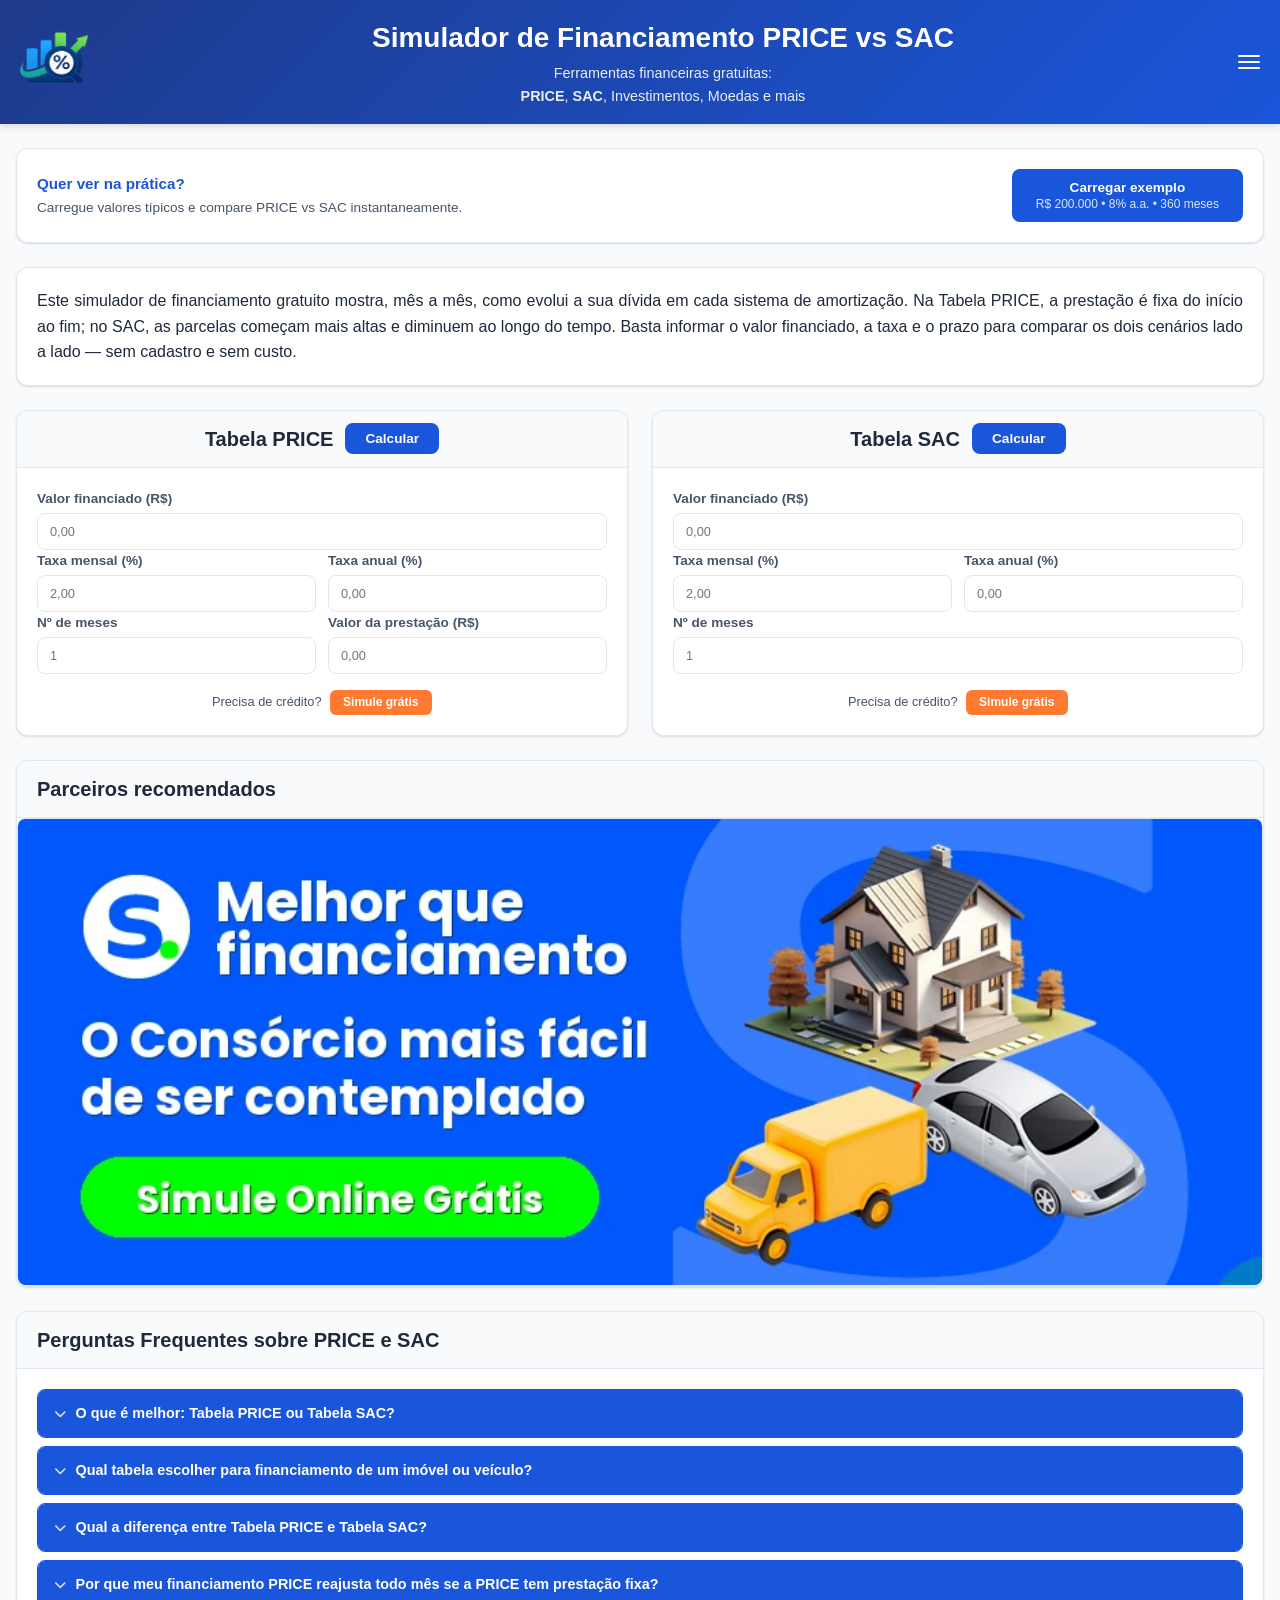
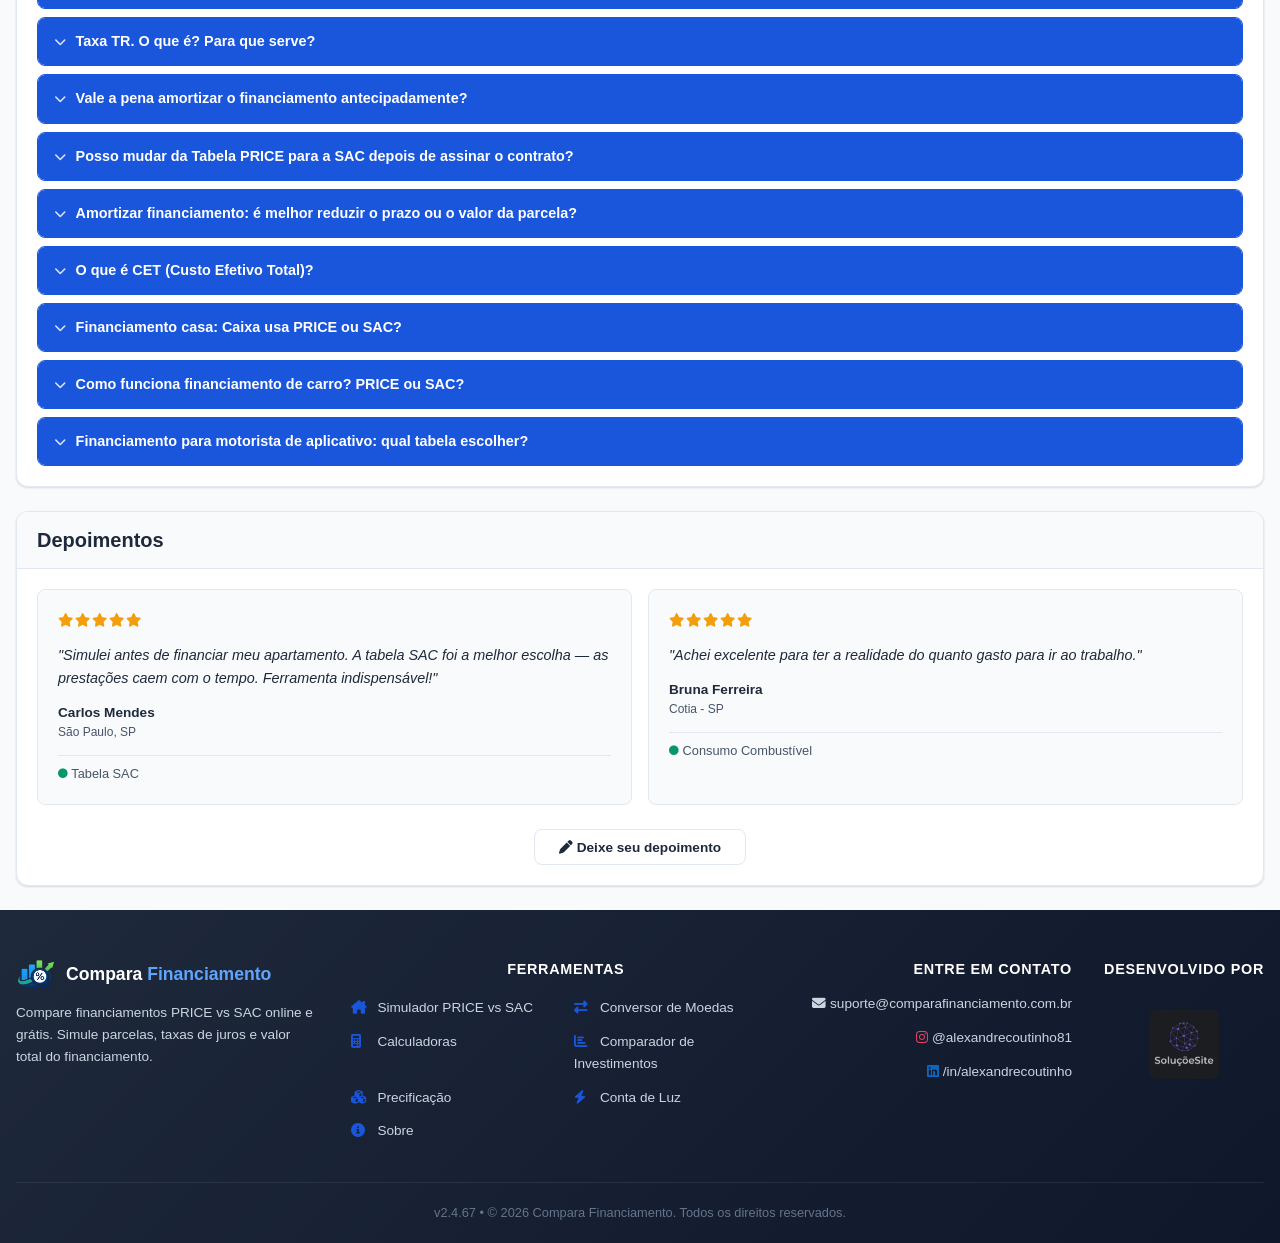
==== commit f91c8de3: "feat: melhora infraestrutura do favicon" ====
--- a/index.html
+++ b/index.html
@@ -8,7 +8,9 @@
   <meta name="keywords" content="simulador financiamento, calcular financiamento, Tabela PRICE, Tabela SAC, financiamento casa, financiamento carro, Caixa, simulador PRICE SAC, calculadora financeira">
   <meta name="robots" content="index, follow">
   <link rel="canonical" href="https://comparafinanciamento.com.br/">
-  <link rel="icon" type="image/png" href="img/favicon-32x32.png">
+  <link rel="icon" type="image/png" sizes="48x48" href="img/favicon-48x48.png">
+  <link rel="icon" type="image/x-icon" href="favicon.ico">
+  <link rel="apple-touch-icon" sizes="180x180" href="img/apple-touch-icon.png">
   <link rel="manifest" href="img/site.webmanifest">
 
   <meta property="og:title" content="Simulador de Financiamento — PRICE vs SAC Grátis">
@@ -531,7 +533,7 @@
       </div>
     </div>
     <div class="footer__bottom">
-      <p>v2.4.68 • &copy; 2026 Compara Financiamento. Todos os direitos reservados.</p>
+      <p>v2.4.67 • &copy; 2026 Compara Financiamento. Todos os direitos reservados.</p>
     </div>
   </footer>
 
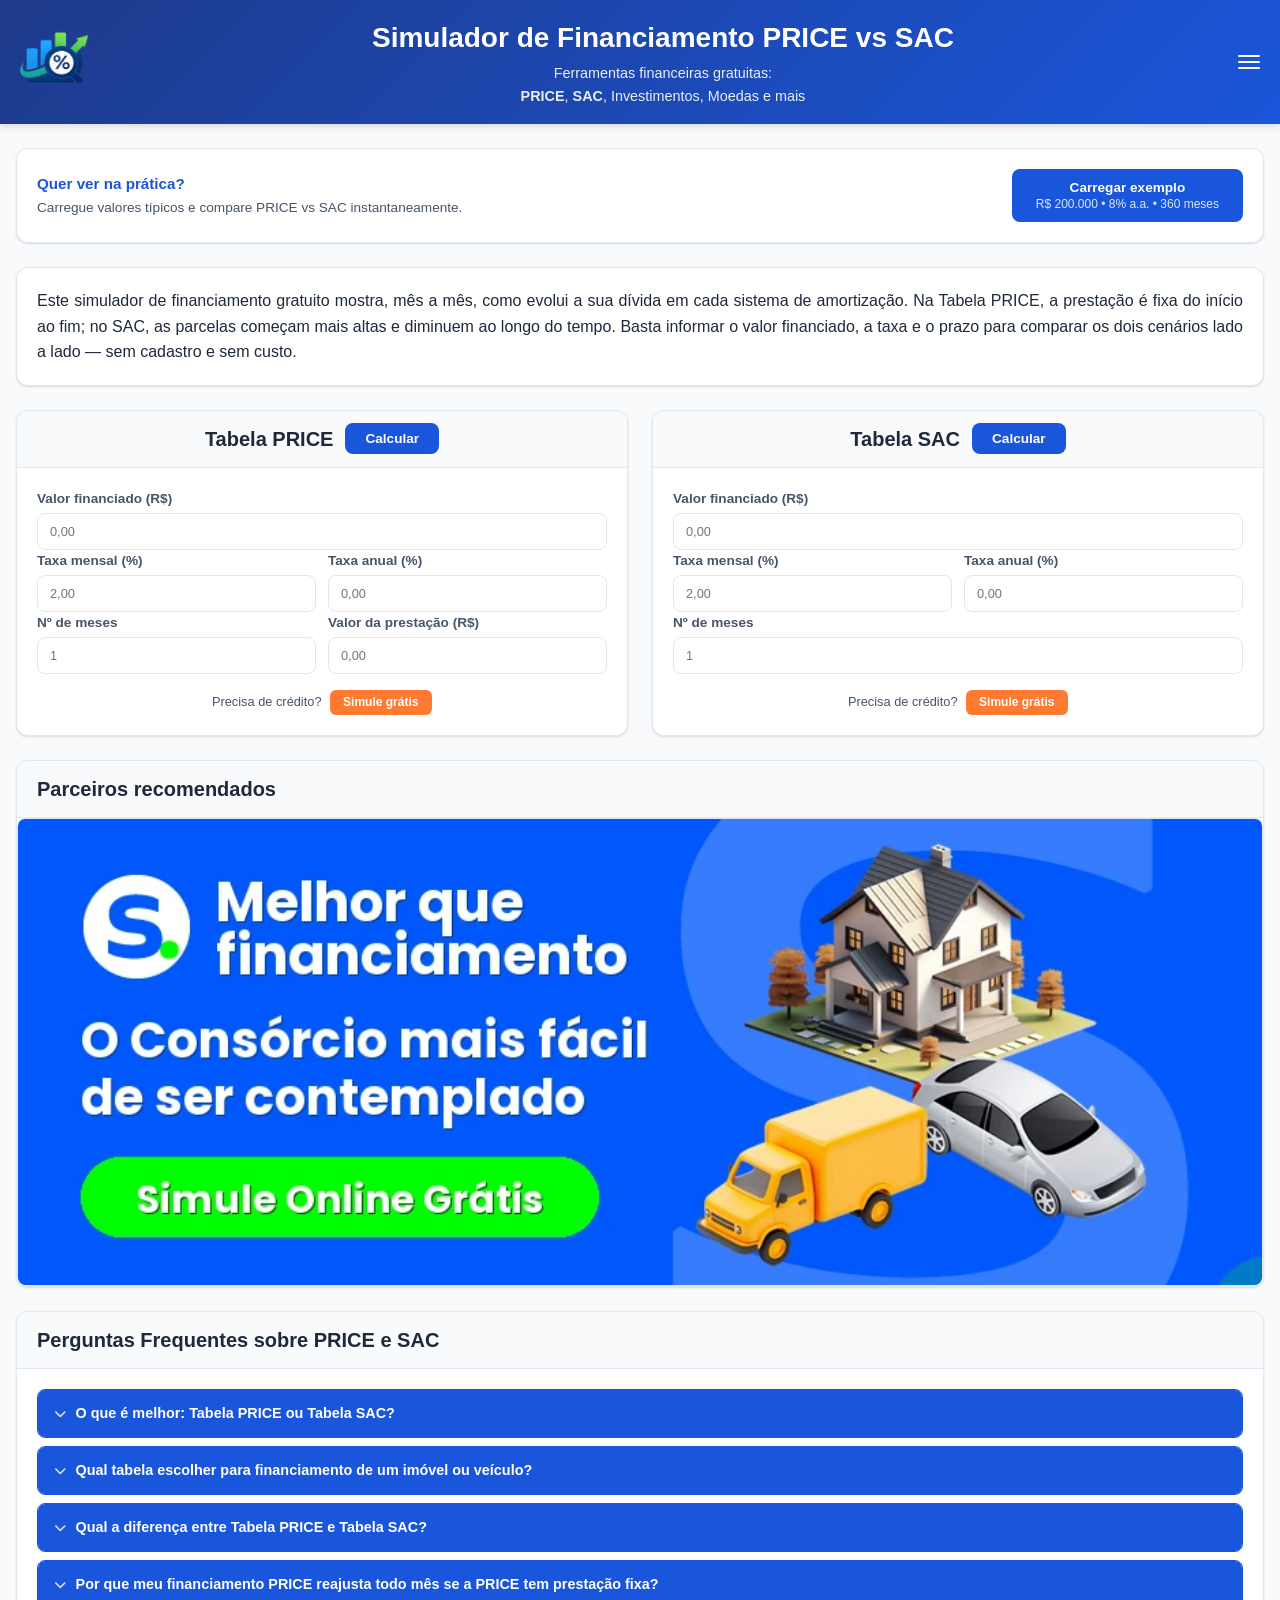
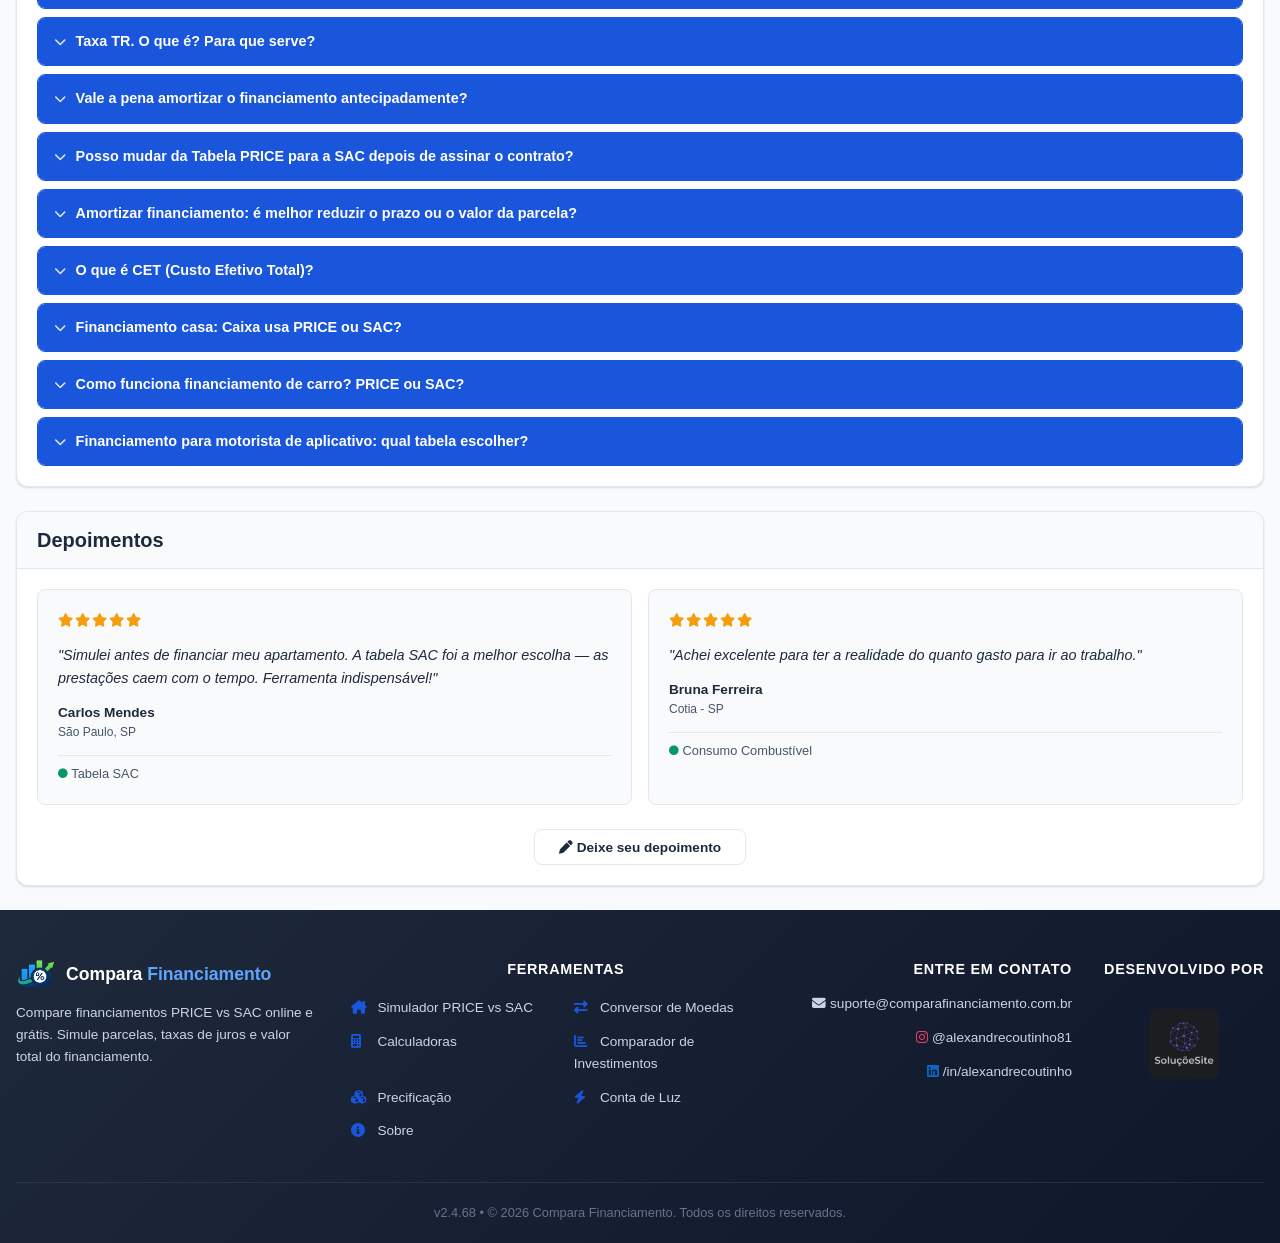
==== commit 76934814: "Merge branch 'main' of https://github.com/alexandre-coutinho/comparafinanciamento" ====
--- a/index.html
+++ b/index.html
@@ -533,7 +533,7 @@
       </div>
     </div>
     <div class="footer__bottom">
-      <p>v2.4.67 • &copy; 2026 Compara Financiamento. Todos os direitos reservados.</p>
+      <p>v2.4.68 • &copy; 2026 Compara Financiamento. Todos os direitos reservados.</p>
     </div>
   </footer>
 
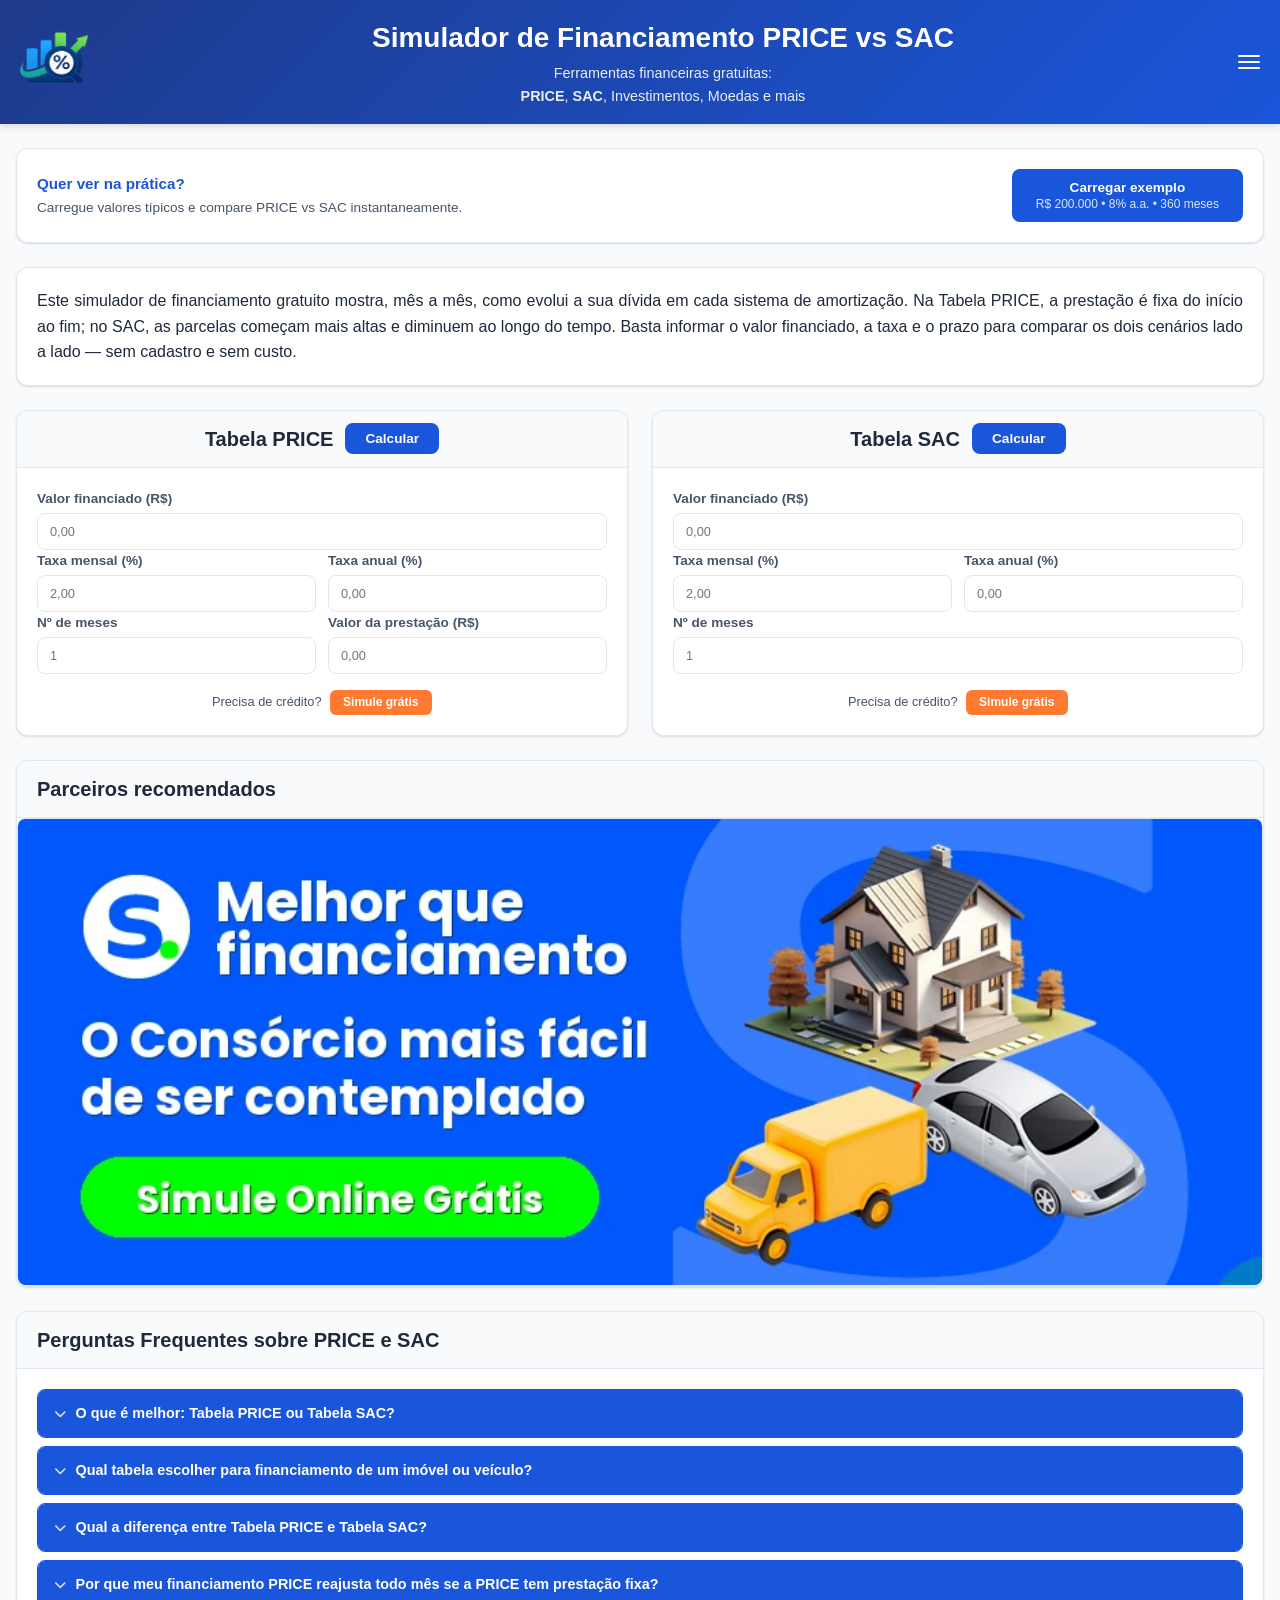
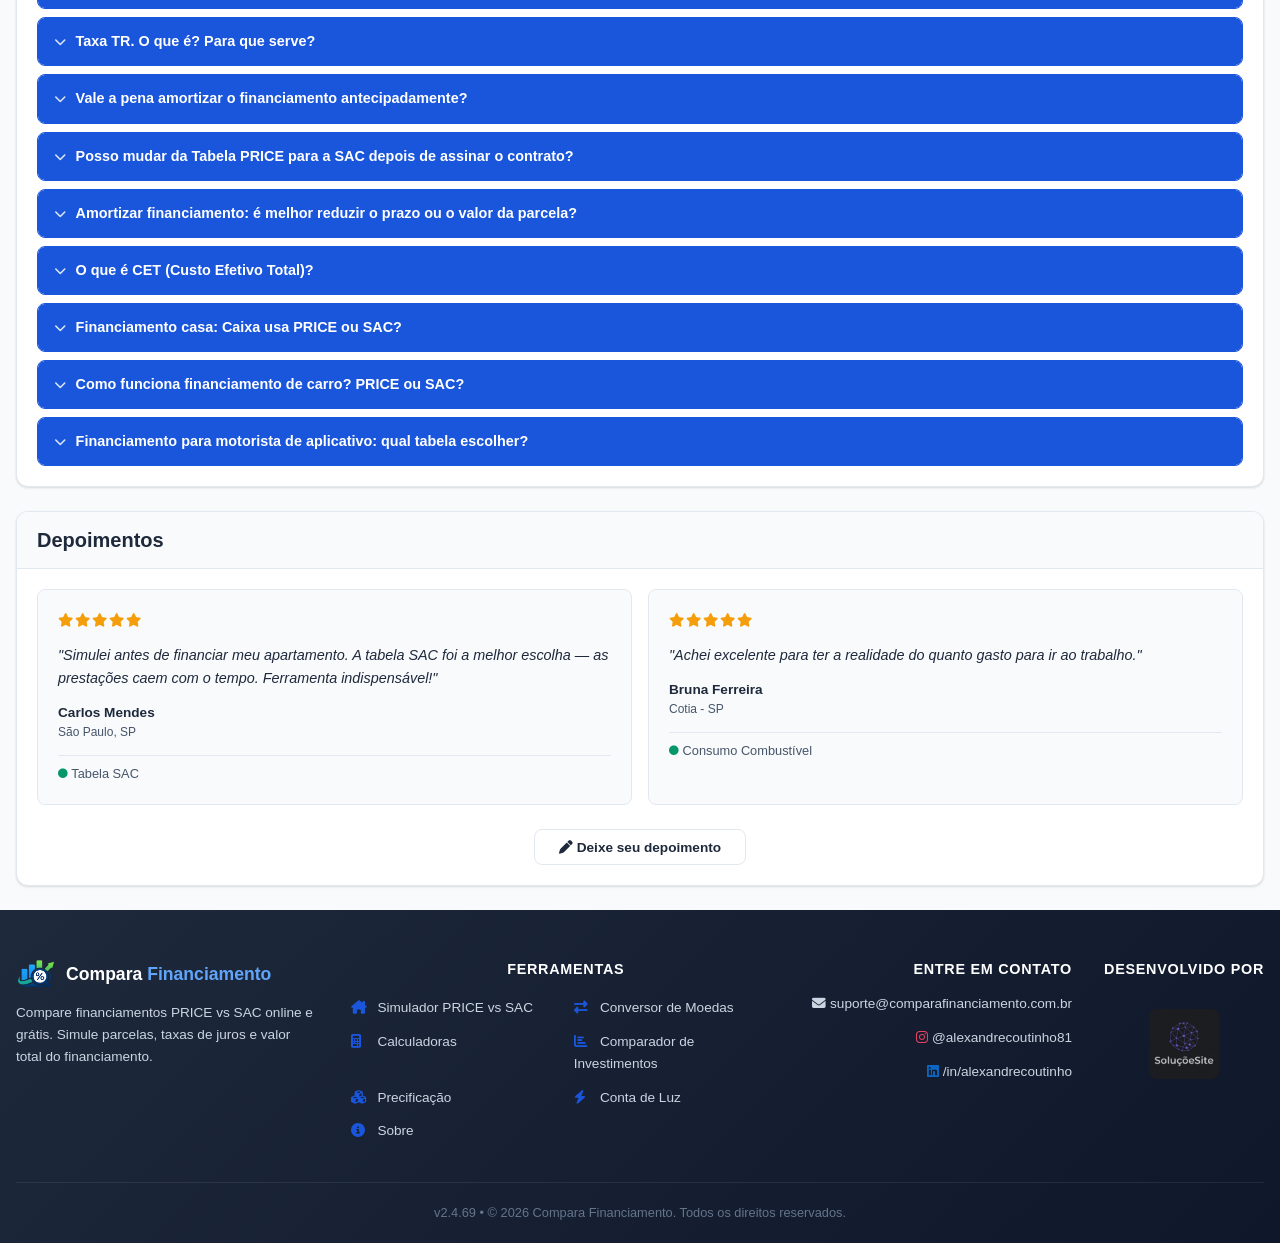
==== commit d8fbd141: "chore: bump version to v2.4.69" ====
--- a/index.html
+++ b/index.html
@@ -533,7 +533,7 @@
       </div>
     </div>
     <div class="footer__bottom">
-      <p>v2.4.68 • &copy; 2026 Compara Financiamento. Todos os direitos reservados.</p>
+      <p>v2.4.69 • &copy; 2026 Compara Financiamento. Todos os direitos reservados.</p>
     </div>
   </footer>
 
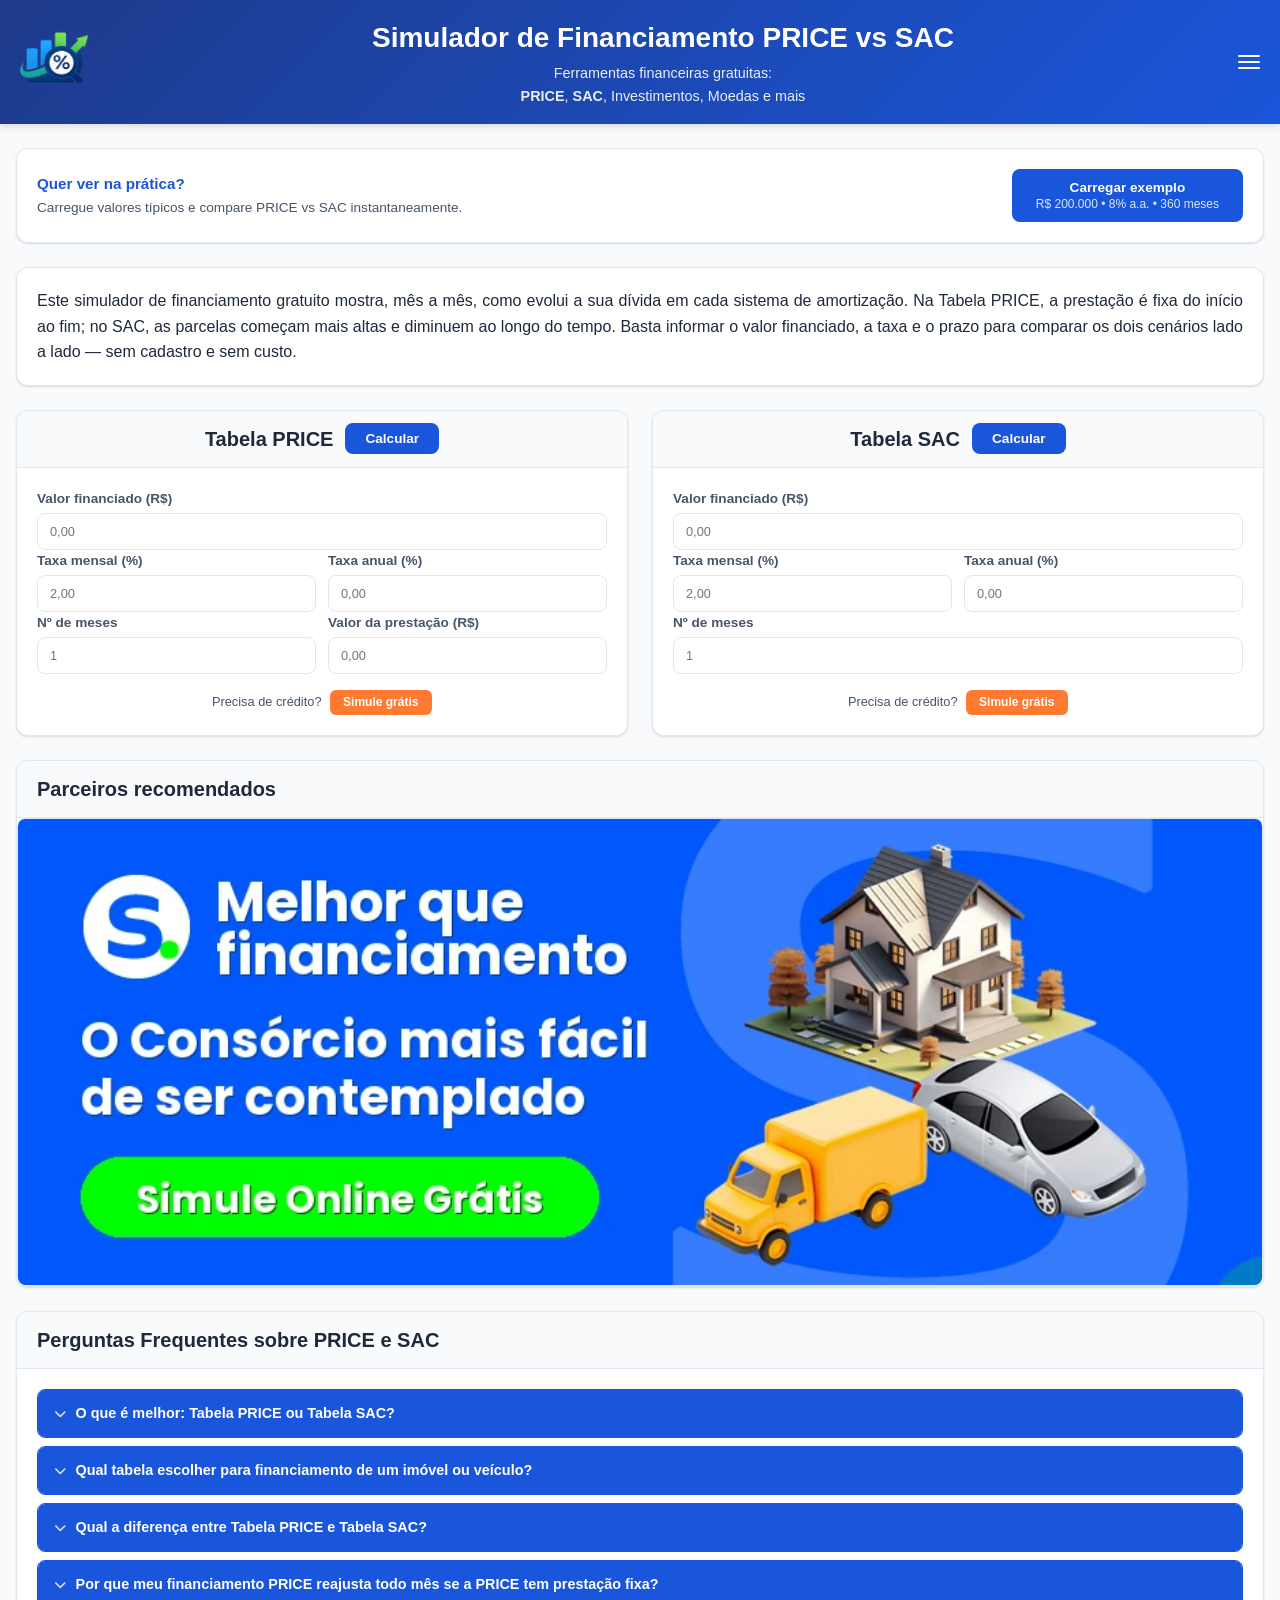
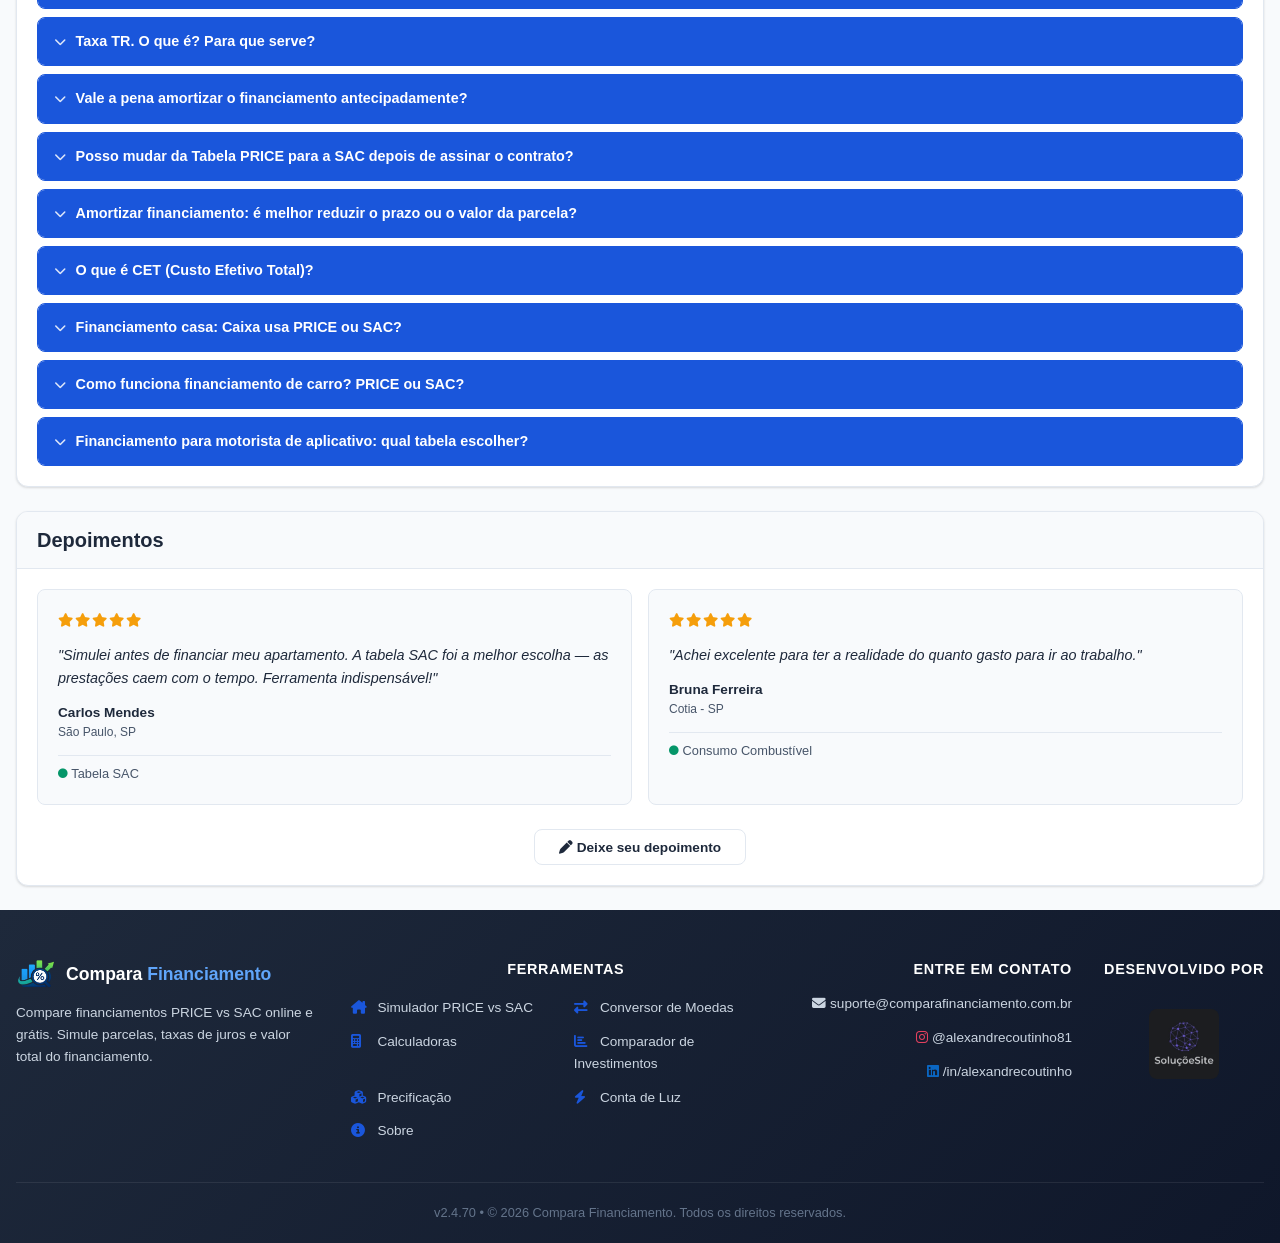
==== commit 8632aa0e: "chore: bump version to v2.4.70" ====
--- a/index.html
+++ b/index.html
@@ -533,7 +533,7 @@
       </div>
     </div>
     <div class="footer__bottom">
-      <p>v2.4.69 • &copy; 2026 Compara Financiamento. Todos os direitos reservados.</p>
+      <p>v2.4.70 • &copy; 2026 Compara Financiamento. Todos os direitos reservados.</p>
     </div>
   </footer>
 
